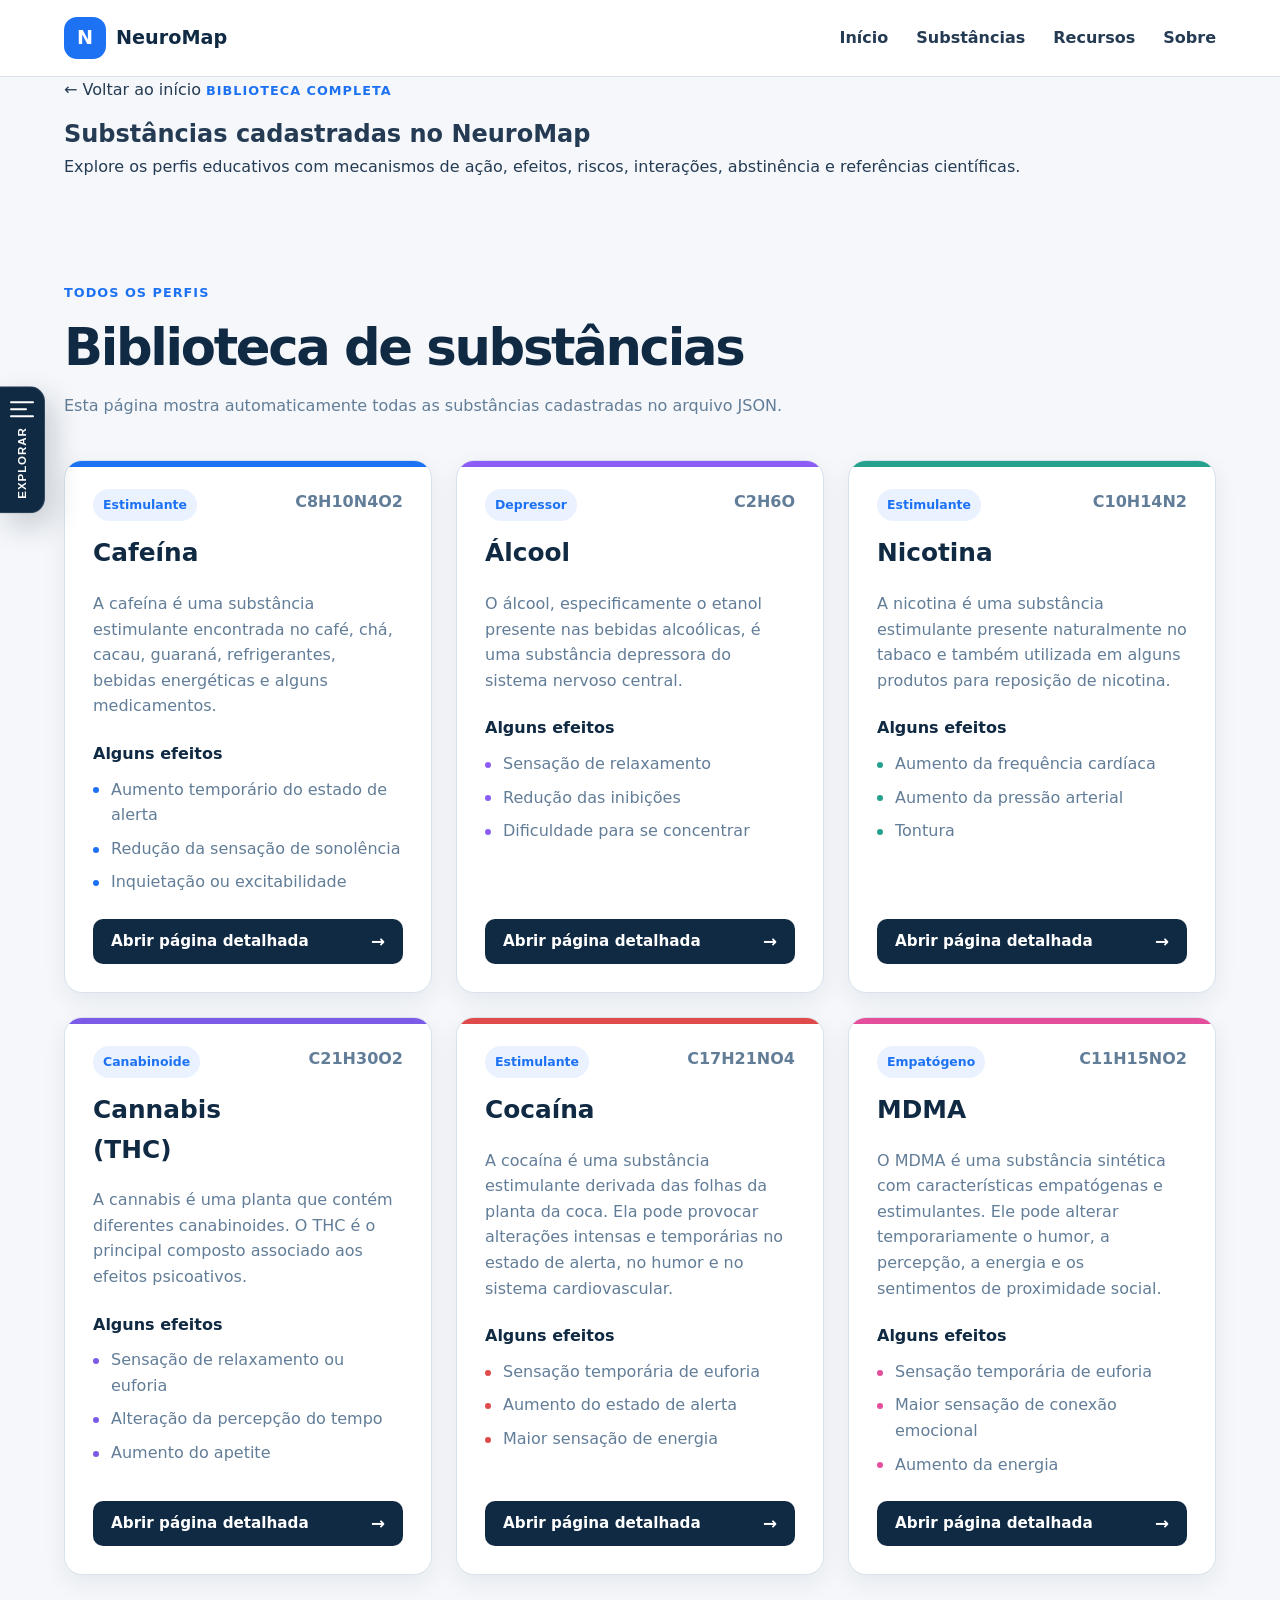
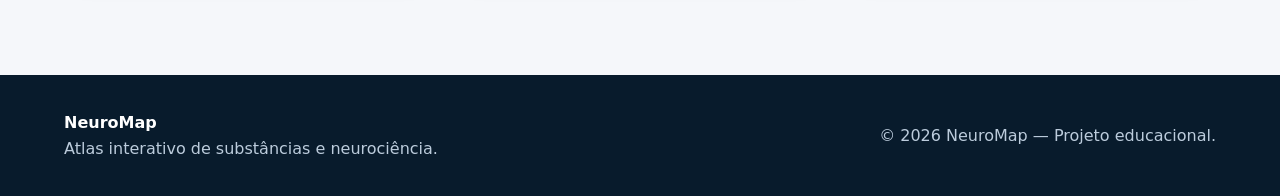
==== biblioteca.html @ d0b59bde "Add files via upload" ====
<!DOCTYPE html>
<html lang="pt-BR">
<head>
    <meta charset="UTF-8">

    <meta
        name="viewport"
        content="width=device-width, initial-scale=1.0"
    >

    <meta
        name="description"
        content="Biblioteca completa de substâncias do NeuroMap."
    >

    <title>Biblioteca de Substâncias | NeuroMap</title>

    <link rel="stylesheet" href="css/style.css">

    <script src="js/menu-lateral.js" defer></script>
    <script src="js/main.js" defer></script>
</head>

<body>
    <header class="cabecalho">
        <div class="container navegacao">
            <a
                class="logo"
                href="index.html"
                aria-label="Página inicial do NeuroMap"
            >
                <span class="logo-simbolo">N</span>
                <span>NeuroMap</span>
            </a>

            <nav aria-label="Navegação principal">
                <ul class="menu">
                    <li>
                        <a href="index.html">
                            Início
                        </a>
                    </li>

                    <li>
                        <a href="biblioteca.html">
                            Substâncias
                        </a>
                    </li>

                    <li>
                        <a href="index.html#recursos">
                            Recursos
                        </a>
                    </li>

                    <li>
                        <a href="index.html#sobre">
                            Sobre
                        </a>
                    </li>
                </ul>
            </nav>
        </div>
    </header>

    <main>
        <section class="biblioteca-hero">
            <div class="container">
                <a class="voltar-biblioteca" href="index.html">
                    ← Voltar ao início
                </a>

                <span class="etiqueta">
                    Biblioteca completa
                </span>

                <h1>
                    Substâncias cadastradas no NeuroMap
                </h1>

                <p>
                    Explore os perfis educativos com mecanismos de ação,
                    efeitos, riscos, interações, abstinência e referências
                    científicas.
                </p>
            </div>
        </section>

        <section class="secao">
            <div class="container">
                <div class="titulo-secao">
                    <span class="etiqueta">
                        Todos os perfis
                    </span>

                    <h2>
                        Biblioteca de substâncias
                    </h2>

                    <p>
                        Esta página mostra automaticamente todas as
                        substâncias cadastradas no arquivo JSON.
                    </p>
                </div>

                <div
                    class="grade-substancias"
                    id="lista-substancias"
                    data-limite="0"
                    aria-live="polite"
                >
                    <p class="mensagem-carregamento">
                        Carregando substâncias...
                    </p>
                </div>
            </div>
        </section>
    </main>

    <footer class="rodape">
        <div class="container rodape-conteudo">
            <div>
                <strong>NeuroMap</strong>

                <p>
                    Atlas interativo de substâncias e neurociência.
                </p>
            </div>

            <p id="ano-rodape"></p>
        </div>
    </footer>
</body>
</html>
---- css/style.css ----
:root {
    --azul-escuro: #102a43;
    --azul: #1d72f3;
    --azul-claro: #eaf2ff;
    --verde: #25a18e;
    --amarelo: #f4c95d;
    --branco: #ffffff;
    --fundo: #f5f7fa;
    --texto: #243b53;
    --texto-claro: #627d98;
    --borda: #d9e2ec;
    --sombra: 0 14px 35px rgba(16, 42, 67, 0.12);
    --raio: 18px;
    --largura: 1180px;
}

* {
    box-sizing: border-box;
    margin: 0;
    padding: 0;
}

html {
    scroll-behavior: smooth;
}

body {
    background: var(--fundo);
    color: var(--texto);
    font-family: Arial, Helvetica, sans-serif;
    line-height: 1.6;
}

a {
    color: inherit;
    text-decoration: none;
}

button,
a {
    -webkit-tap-highlight-color: transparent;
}

.container {
    width: min(90%, var(--largura));
    margin: 0 auto;
}

/* Cabeçalho */

.cabecalho {
    position: sticky;
    top: 0;
    z-index: 1000;
    background: rgba(255, 255, 255, 0.94);
    border-bottom: 1px solid var(--borda);
    backdrop-filter: blur(12px);
}

.navegacao {
    min-height: 76px;
    display: flex;
    align-items: center;
    justify-content: space-between;
    gap: 30px;
}

.logo {
    display: flex;
    align-items: center;
    gap: 10px;
    color: var(--azul-escuro);
    font-size: 1.2rem;
    font-weight: 800;
}

.logo-simbolo {
    width: 42px;
    height: 42px;
    display: grid;
    place-items: center;
    border-radius: 13px;
    background: var(--azul);
    color: var(--branco);
}

.menu {
    display: flex;
    align-items: center;
    gap: 28px;
    list-style: none;
}

.menu a {
    color: var(--texto);
    font-weight: 700;
}

.menu a:hover,
.menu a:focus {
    color: var(--azul);
}

/* Hero */

.hero {
    min-height: 650px;
    display: flex;
    align-items: center;
    overflow: hidden;
    background:
        radial-gradient(circle at 80% 20%, rgba(29, 114, 243, 0.18), transparent 34%),
        linear-gradient(135deg, #ffffff 0%, #edf4ff 100%);
}

.hero-conteudo {
    display: grid;
    grid-template-columns: 1.1fr 0.9fr;
    align-items: center;
    gap: 70px;
    padding: 80px 0;
}

.etiqueta {
    display: inline-block;
    margin-bottom: 14px;
    color: var(--azul);
    font-size: 0.8rem;
    font-weight: 800;
    letter-spacing: 0.08em;
    text-transform: uppercase;
}

.hero h1 {
    max-width: 720px;
    color: var(--azul-escuro);
    font-size: clamp(2.4rem, 5vw, 4.7rem);
    line-height: 1.05;
}

.hero-texto > p {
    max-width: 650px;
    margin-top: 24px;
    color: var(--texto-claro);
    font-size: 1.15rem;
}

.hero-botoes {
    display: flex;
    flex-wrap: wrap;
    gap: 14px;
    margin-top: 32px;
}

.botao {
    min-height: 50px;
    display: inline-flex;
    align-items: center;
    justify-content: center;
    padding: 0 24px;
    border: 2px solid transparent;
    border-radius: 12px;
    font-weight: 800;
    transition: 0.2s;
}

.botao-principal {
    background: var(--azul);
    color: var(--branco);
}

.botao-principal:hover {
    transform: translateY(-2px);
    box-shadow: 0 10px 25px rgba(29, 114, 243, 0.25);
}

.botao-secundario {
    border-color: var(--borda);
    background: var(--branco);
    color: var(--azul-escuro);
}

/* Ilustração criada somente com CSS */

.hero-visual {
    display: grid;
    place-items: center;
}

.cerebro {
    position: relative;
    width: min(420px, 80vw);
    aspect-ratio: 1;
    border: 2px solid rgba(29, 114, 243, 0.25);
    border-radius: 46% 54% 52% 48%;
    background:
        radial-gradient(circle at 35% 35%, #ffffff, transparent 22%),
        linear-gradient(135deg, #d9e9ff, #f5f9ff);
    box-shadow: var(--sombra);
}

.neuronio,
.pulso {
    position: absolute;
    border-radius: 50%;
}

.neuronio {
    width: 20px;
    height: 20px;
    background: var(--azul);
    box-shadow:
        0 0 0 8px rgba(29, 114, 243, 0.12),
        0 0 30px rgba(29, 114, 243, 0.45);
}

.neuronio-1 {
    top: 23%;
    left: 25%;
}

.neuronio-2 {
    top: 35%;
    right: 22%;
}

.neuronio-3 {
    bottom: 25%;
    left: 35%;
}

.neuronio-4 {
    bottom: 20%;
    right: 27%;
}

.pulso {
    width: 11px;
    height: 11px;
    background: var(--amarelo);
    animation: pulsar 1.8s infinite alternate;
}

.pulso-1 {
    top: 48%;
    left: 48%;
}

.pulso-2 {
    top: 63%;
    left: 60%;
    animation-delay: 0.7s;
}

@keyframes pulsar {
    from {
        transform: scale(0.7);
        opacity: 0.4;
    }

    to {
        transform: scale(1.7);
        opacity: 1;
        box-shadow: 0 0 25px var(--amarelo);
    }
}

/* Números */

.numeros {
    position: relative;
    margin-top: -34px;
}

.grade-numeros {
    display: grid;
    grid-template-columns: repeat(4, 1fr);
    overflow: hidden;
    border: 1px solid var(--borda);
    border-radius: var(--raio);
    background: var(--branco);
    box-shadow: var(--sombra);
}

.grade-numeros article {
    padding: 28px;
    text-align: center;
}

.grade-numeros article + article {
    border-left: 1px solid var(--borda);
}

.grade-numeros strong {
    display: block;
    color: var(--azul);
    font-size: 2rem;
}

.grade-numeros span {
    color: var(--texto-claro);
}

/* Seções */

.secao {
    padding: 100px 0;
}

.titulo-secao {
    max-width: 730px;
    margin-bottom: 42px;
}

.titulo-secao h2,
.sobre h2 {
    color: var(--azul-escuro);
    font-size: clamp(2rem, 4vw, 3.2rem);
    line-height: 1.15;
}

.titulo-secao p {
    margin-top: 16px;
    color: var(--texto-claro);
}

/* Cards de substâncias */

.grade-substancias {
    display: grid;
    grid-template-columns: repeat(3, 1fr);
    gap: 24px;
}

.card-substancia {
    position: relative;
    overflow: hidden;
    padding: 28px;
    border: 1px solid var(--borda);
    border-radius: var(--raio);
    background: var(--branco);
    box-shadow: 0 8px 25px rgba(16, 42, 67, 0.07);
    transition: 0.25s;
}

.card-substancia::before {
    content: "";
    position: absolute;
    inset: 0 0 auto;
    height: 6px;
    background: var(--cor-card, var(--azul));
}

.card-substancia:hover {
    transform: translateY(-6px);
    box-shadow: var(--sombra);
}

.card-topo {
    display: flex;
    align-items: flex-start;
    justify-content: space-between;
    gap: 18px;
}

.card-substancia h3 {
    margin-top: 12px;
    color: var(--azul-escuro);
    font-size: 1.55rem;
}

.categoria {
    display: inline-block;
    padding: 6px 10px;
    border-radius: 999px;
    background: var(--azul-claro);
    color: var(--azul);
    font-size: 0.78rem;
    font-weight: 800;
}

.formula {
    color: var(--texto-claro);
    font-weight: 700;
}

.card-resumo {
    margin-top: 18px;
    color: var(--texto-claro);
}

.card-substancia h4 {
    margin-top: 22px;
    color: var(--azul-escuro);
}

.lista-efeitos {
    margin: 10px 0 24px 20px;
    color: var(--texto-claro);
}

.botao-card {
    width: 100%;
    min-height: 45px;

    display: flex;
    align-items: center;
    justify-content: center;

    border: 0;
    border-radius: 10px;
    background: var(--azul-escuro);
    color: var(--branco);
    cursor: pointer;
    font-size: 0.95rem;
    font-weight: 800;
    text-decoration: none;
}

.botao-card:hover {
    background: var(--azul);
}

.mensagem-carregamento,
.mensagem-erro {
    grid-column: 1 / -1;
    padding: 30px;
    border-radius: var(--raio);
    background: var(--branco);
    text-align: center;
}

.mensagem-erro {
    color: #a61b1b;
}

/* Recursos */

.secao-recursos {
    background: var(--azul-escuro);
}

.secao-recursos .titulo-secao h2 {
    color: var(--branco);
}

.secao-recursos .titulo-secao p {
    color: #bcccdc;
}

.grade-recursos {
    display: grid;
    grid-template-columns: repeat(3, 1fr);
    gap: 24px;
}

.recurso {
    display: flex;
    align-items: flex-start;
    gap: 18px;
    padding: 26px;
    border: 1px solid rgba(255, 255, 255, 0.13);
    border-radius: var(--raio);
    background: rgba(255, 255, 255, 0.07);
    color: var(--branco);
}

.recurso-icone {
    font-size: 2rem;
}

.recurso h3 {
    margin: 8px 0 10px;
    font-size: 1.3rem;
}

.recurso p {
    color: #bcccdc;
}

.status {
    color: var(--amarelo);
    font-size: 0.75rem;
    font-weight: 800;
    text-transform: uppercase;
}

/* Sobre */

.sobre {
    background: var(--branco);
}

.sobre-conteudo {
    display: grid;
    grid-template-columns: 1fr 1fr;
    gap: 70px;
    align-items: start;
}

.sobre p {
    color: var(--texto-claro);
}

.aviso {
    margin-top: 20px;
    padding: 18px;
    border-left: 5px solid var(--amarelo);
    background: #fff9e8;
}

/* Rodapé */

.rodape {
    padding: 35px 0;
    background: #081b2c;
    color: #bcccdc;
}

.rodape-conteudo {
    display: flex;
    align-items: center;
    justify-content: space-between;
    gap: 25px;
}

.rodape strong {
    color: var(--branco);
}

/* Responsividade */

@media (max-width: 900px) {
    .hero-conteudo,
    .sobre-conteudo {
        grid-template-columns: 1fr;
    }

    .hero-texto {
        text-align: center;
    }

    .hero-texto > p {
        margin-inline: auto;
    }

    .hero-botoes {
        justify-content: center;
    }

    .hero-visual {
        order: -1;
    }

    .grade-substancias,
    .grade-recursos {
        grid-template-columns: 1fr;
    }

    .grade-numeros {
        grid-template-columns: repeat(2, 1fr);
    }

    .grade-numeros article + article {
        border-left: 0;
    }
}

@media (max-width: 650px) {
    .navegacao {
        padding: 15px 0;
        flex-direction: column;
    }

    .menu {
        flex-wrap: wrap;
        justify-content: center;
        gap: 14px 20px;
    }

    .hero {
        min-height: auto;
    }

    .hero-conteudo {
        padding: 55px 0 85px;
    }

    .hero h1 {
        font-size: 2.5rem;
    }

    .grade-numeros {
        grid-template-columns: 1fr;
    }

    .grade-numeros article {
        border-bottom: 1px solid var(--borda);
    }

    .secao {
        padding: 75px 0;
    }

    .rodape-conteudo {
        flex-direction: column;
        text-align: center;
    }
}


/* Ajustes profissionais gerais */

body {
    font-family:
        "Segoe UI",
        Inter,
        system-ui,
        -apple-system,
        BlinkMacSystemFont,
        Arial,
        sans-serif;
    text-rendering: optimizeLegibility;
}

.hero h1,
.titulo-secao h2,
.sobre h2 {
    letter-spacing: -0.045em;
}

.card-substancia {
    min-height: 100%;
    display: flex;
    flex-direction: column;
}

.botao-card {
    margin-top: auto;
    justify-content: space-between;
    padding-inline: 18px;
}

.botao-card::after {
    content: "→";
    font-size: 1.05rem;
}

.lista-efeitos {
    list-style: none;
    margin-left: 0;
}

.lista-efeitos li {
    position: relative;
    padding-left: 18px;
}

.lista-efeitos li + li {
    margin-top: 8px;
}

.lista-efeitos li::before {
    content: "";
    position: absolute;
    top: 0.68em;
    left: 0;
    width: 6px;
    height: 6px;
    border-radius: 50%;
    background: var(--cor-card, var(--azul));
}

@media (prefers-reduced-motion: reduce) {
    *,
    *::before,
    *::after {
        scroll-behavior: auto !important;
        animation-duration: 0.01ms !important;
        animation-iteration-count: 1 !important;
        transition-duration: 0.01ms !important;
    }
}


/* =========================================================
   CENTRAL DE NAVEGAÇÃO LATERAL
   ========================================================= */

.sr-only {
    position: absolute;
    width: 1px;
    height: 1px;
    overflow: hidden;
    clip: rect(0, 0, 0, 0);
    white-space: nowrap;
    clip-path: inset(50%);
}

.menu-global-aberto {
    overflow: hidden;
}

.aba-menu-lateral {
    position: fixed;
    top: 50%;
    left: 0;
    z-index: 1300;
    min-height: 116px;
    display: flex;
    flex-direction: column;
    align-items: center;
    justify-content: center;
    gap: 10px;
    padding: 14px 10px;
    border: 1px solid rgba(255, 255, 255, 0.14);
    border-left: 0;
    border-radius: 0 15px 15px 0;
    background: var(--azul-escuro);
    color: var(--branco);
    box-shadow: 8px 12px 30px rgba(11, 31, 51, 0.2);
    cursor: pointer;
    transform: translateY(-50%);
    transition:
        background 0.2s ease,
        padding 0.2s ease,
        transform 0.2s ease;
}

.aba-menu-lateral:hover,
.aba-menu-lateral:focus-visible {
    padding-right: 14px;
    background: var(--azul);
}

.aba-menu-icone {
    width: 24px;
    display: grid;
    gap: 5px;
}

.aba-menu-icone i {
    display: block;
    height: 2px;
    border-radius: 999px;
    background: currentColor;
}

.aba-menu-icone i:nth-child(2) {
    width: 17px;
}

.aba-menu-texto {
    writing-mode: vertical-rl;
    transform: rotate(180deg);
    font-size: 0.72rem;
    font-weight: 850;
    letter-spacing: 0.08em;
    text-transform: uppercase;
}

.menu-lateral-overlay {
    position: fixed;
    inset: 0;
    z-index: 1390;
    background: rgba(5, 18, 31, 0.58);
    opacity: 0;
    backdrop-filter: blur(3px);
    transition: opacity 0.22s ease;
}

.menu-lateral-overlay.overlay-visivel {
    opacity: 1;
}

.menu-lateral {
    position: fixed;
    top: 0;
    bottom: 0;
    left: 0;
    z-index: 1400;
    width: min(430px, 92vw);
    display: flex;
    flex-direction: column;
    border-right: 1px solid rgba(255, 255, 255, 0.08);
    background:
        radial-gradient(circle at 10% 0%, rgba(37, 99, 235, 0.2), transparent 28%),
        linear-gradient(160deg, #0a1d30, #0d2740 64%, #0a2035);
    color: var(--branco);
    box-shadow: 24px 0 70px rgba(3, 13, 23, 0.33);
    transform: translateX(-103%);
    visibility: hidden;
    transition:
        transform 0.28s ease,
        visibility 0.28s ease;
}

.menu-lateral.menu-lateral-aberto {
    transform: translateX(0);
    visibility: visible;
}

.menu-lateral-cabecalho {
    min-height: 86px;
    display: flex;
    align-items: center;
    justify-content: space-between;
    gap: 20px;
    padding: 18px 22px;
    border-bottom: 1px solid rgba(255, 255, 255, 0.1);
}

.menu-lateral-logo {
    display: flex;
    align-items: center;
    gap: 12px;
}

.menu-lateral-logo > span:last-child {
    display: flex;
    flex-direction: column;
}

.menu-lateral-logo strong {
    color: var(--branco);
    font-size: 1rem;
}

.menu-lateral-logo small {
    color: #9fb4ca;
    font-size: 0.72rem;
}

.fechar-menu-lateral {
    width: 40px;
    height: 40px;
    display: grid;
    place-items: center;
    border: 1px solid rgba(255, 255, 255, 0.13);
    border-radius: 12px;
    background: rgba(255, 255, 255, 0.07);
    color: var(--branco);
    cursor: pointer;
    font-size: 1.7rem;
    line-height: 1;
    transition:
        background 0.18s ease,
        transform 0.18s ease;
}

.fechar-menu-lateral:hover {
    background: rgba(255, 255, 255, 0.13);
    transform: rotate(4deg);
}

.menu-lateral-conteudo {
    flex: 1;
    overflow-y: auto;
    padding: 8px 22px 30px;
    scrollbar-width: thin;
    scrollbar-color: rgba(255, 255, 255, 0.25) transparent;
}

.grupo-menu-lateral {
    padding: 25px 0;
    border-bottom: 1px solid rgba(255, 255, 255, 0.09);
}

.grupo-menu-lateral:last-child {
    border-bottom: 0;
}

.grupo-menu-linha {
    display: flex;
    align-items: center;
    justify-content: space-between;
    gap: 15px;
}

.grupo-menu-titulo {
    display: block;
    color: #8fa7bf;
    font-size: 0.68rem;
    font-weight: 900;
    letter-spacing: 0.12em;
    text-transform: uppercase;
}

.contador-menu {
    min-width: 27px;
    min-height: 27px;
    display: grid;
    place-items: center;
    border: 1px solid rgba(255, 255, 255, 0.12);
    border-radius: 9px;
    background: rgba(255, 255, 255, 0.07);
    color: #d5e2ef;
    font-size: 0.7rem;
    font-weight: 850;
}

.links-menu-lateral {
    display: grid;
    gap: 7px;
    margin-top: 13px;
}

.links-menu-lateral > a {
    display: grid;
    grid-template-columns: 27px minmax(0, 1fr);
    align-items: center;
    gap: 11px;
    padding: 11px;
    border: 1px solid transparent;
    border-radius: 12px;
    transition:
        background 0.18s ease,
        border-color 0.18s ease,
        transform 0.18s ease;
}

.links-menu-lateral > a:hover {
    border-color: rgba(255, 255, 255, 0.1);
    background: rgba(255, 255, 255, 0.07);
    transform: translateX(3px);
}

.link-menu-numero {
    color: #75a9ff;
    font-size: 0.66rem;
    font-weight: 900;
}

.links-menu-lateral strong {
    display: block;
    color: #f7fbff;
    font-size: 0.88rem;
}

.links-menu-lateral small {
    display: block;
    margin-top: 2px;
    color: #93a9bf;
    font-size: 0.72rem;
}

.busca-menu-lateral {
    min-height: 45px;
    display: flex;
    align-items: center;
    gap: 10px;
    margin: 14px 0 11px;
    padding: 0 14px;
    border: 1px solid rgba(255, 255, 255, 0.12);
    border-radius: 12px;
    background: rgba(255, 255, 255, 0.07);
    color: #9eb3c8;
}

.busca-menu-lateral:focus-within {
    border-color: rgba(117, 169, 255, 0.65);
    background: rgba(255, 255, 255, 0.1);
}

.busca-menu-lateral input {
    min-width: 0;
    flex: 1;
    border: 0;
    outline: 0;
    background: transparent;
    color: var(--branco);
    font: inherit;
    font-size: 0.83rem;
}

.busca-menu-lateral input::placeholder {
    color: #8ba1b7;
}

.lista-menu-substancias {
    display: grid;
    gap: 7px;
}

.item-menu-substancia {
    --cor-item-menu: #2563eb;
    display: grid;
    grid-template-columns: 9px minmax(0, 1fr) auto;
    align-items: center;
    gap: 12px;
    padding: 11px 12px;
    border: 1px solid transparent;
    border-radius: 12px;
    background: rgba(255, 255, 255, 0.035);
    transition:
        background 0.18s ease,
        border-color 0.18s ease,
        transform 0.18s ease;
}

.item-menu-substancia:hover {
    border-color: rgba(255, 255, 255, 0.1);
    background: rgba(255, 255, 255, 0.075);
    transform: translateX(3px);
}

.item-menu-substancia.substancia-menu-atual {
    border-color: color-mix(in srgb, var(--cor-item-menu) 55%, transparent);
    background: color-mix(in srgb, var(--cor-item-menu) 18%, transparent);
}

.marcador-menu-substancia {
    width: 8px;
    height: 28px;
    border-radius: 999px;
    background: var(--cor-item-menu);
    box-shadow: 0 0 16px color-mix(in srgb, var(--cor-item-menu) 55%, transparent);
}

.dados-menu-substancia {
    min-width: 0;
}

.dados-menu-substancia strong,
.dados-menu-substancia small {
    display: block;
    overflow: hidden;
    text-overflow: ellipsis;
    white-space: nowrap;
}

.dados-menu-substancia strong {
    color: #f6fbff;
    font-size: 0.85rem;
}

.dados-menu-substancia small {
    margin-top: 2px;
    color: #91a8bf;
    font-size: 0.69rem;
}

.seta-menu-substancia {
    color: #85a1bd;
    font-size: 0.9rem;
}

.menu-carregando,
.menu-erro,
.menu-sem-resultados {
    padding: 16px 10px;
    color: #9fb4c9;
    font-size: 0.78rem;
    text-align: center;
}

.menu-erro {
    color: #ffb9b9;
}

.atalhos-menu-lateral {
    display: grid;
    gap: 8px;
    margin-top: 13px;
}

.atalhos-menu-lateral a {
    display: flex;
    align-items: center;
    justify-content: space-between;
    gap: 15px;
    padding: 11px 12px;
    border-radius: 10px;
    background: rgba(255, 255, 255, 0.04);
    color: #dbe8f5;
    font-size: 0.8rem;
}

.atalhos-menu-lateral a:hover {
    background: rgba(255, 255, 255, 0.08);
}

.atalhos-menu-lateral small {
    color: var(--amarelo);
    font-size: 0.62rem;
    font-weight: 850;
    letter-spacing: 0.04em;
    text-transform: uppercase;
}

.menu-lateral-rodape {
    padding: 18px 22px 20px;
    border-top: 1px solid rgba(255, 255, 255, 0.1);
    background: rgba(3, 15, 26, 0.22);
}

.menu-lateral-rodape strong {
    color: #e9f3fc;
    font-size: 0.77rem;
}

.menu-lateral-rodape p {
    margin-top: 3px;
    color: #8fa7bf;
    font-size: 0.7rem;
}

@media (max-width: 680px) {
    .aba-menu-lateral {
        top: auto;
        right: 18px;
        bottom: 18px;
        left: auto;
        min-height: 54px;
        flex-direction: row;
        padding: 0 18px;
        border: 0;
        border-radius: 999px;
        transform: none;
    }

    .aba-menu-lateral:hover,
    .aba-menu-lateral:focus-visible {
        padding-right: 18px;
    }

    .aba-menu-texto {
        writing-mode: initial;
        transform: none;
    }

    .menu-lateral {
        width: min(390px, 94vw);
    }
}

@media (prefers-reduced-motion: reduce) {
    .menu-lateral,
    .menu-lateral-overlay,
    .aba-menu-lateral,
    .item-menu-substancia,
    .links-menu-lateral > a {
        transition: none;
    }
    /* Página da biblioteca */

.biblioteca-hero {
    padding: 85px 0;

    background:
        radial-gradient(
            circle at 85% 20%,
            rgba(29, 114, 243, 0.15),
            transparent 32%
        ),
        linear-gradient(
            135deg,
            #ffffff,
            var(--azul-claro)
        );

    border-bottom: 1px solid var(--borda);
}

.biblioteca-hero h1 {
    max-width: 850px;

    color: var(--azul-escuro);

    font-size:
        clamp(2.7rem, 6vw, 4.8rem);

    line-height: 1.05;
}

.biblioteca-hero p {
    max-width: 720px;

    margin-top: 22px;

    color: var(--texto-claro);
    font-size: 1.1rem;
}

.voltar-biblioteca {
    display: inline-block;

    margin-bottom: 28px;

    color: var(--azul);
    font-weight: 800;
}

.voltar-biblioteca:hover {
    text-decoration: underline;
}

.acao-biblioteca {
    display: flex;
    justify-content: center;

    margin-top: 42px;
}

@media (max-width: 650px) {
    .biblioteca-hero {
        padding: 60px 0;
    }

    .biblioteca-hero h1 {
        font-size: 2.7rem;
    }
}
}
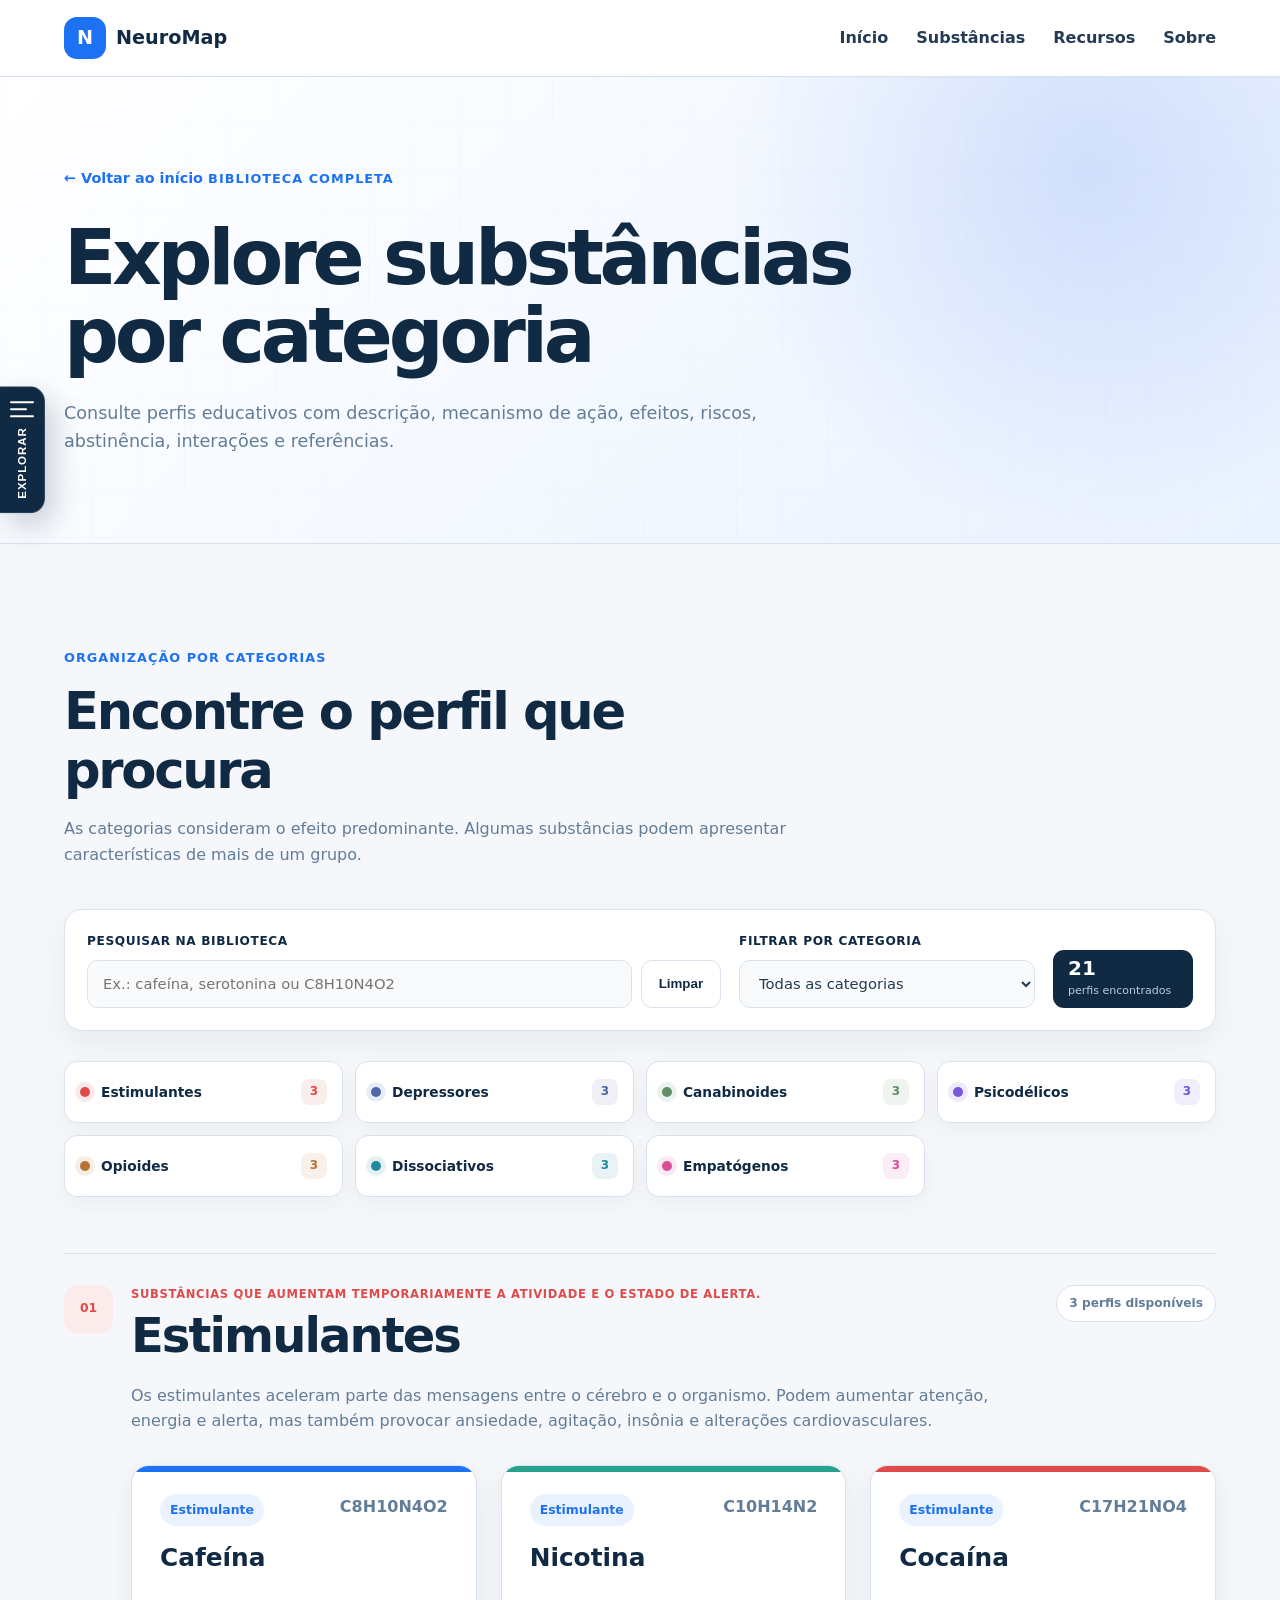
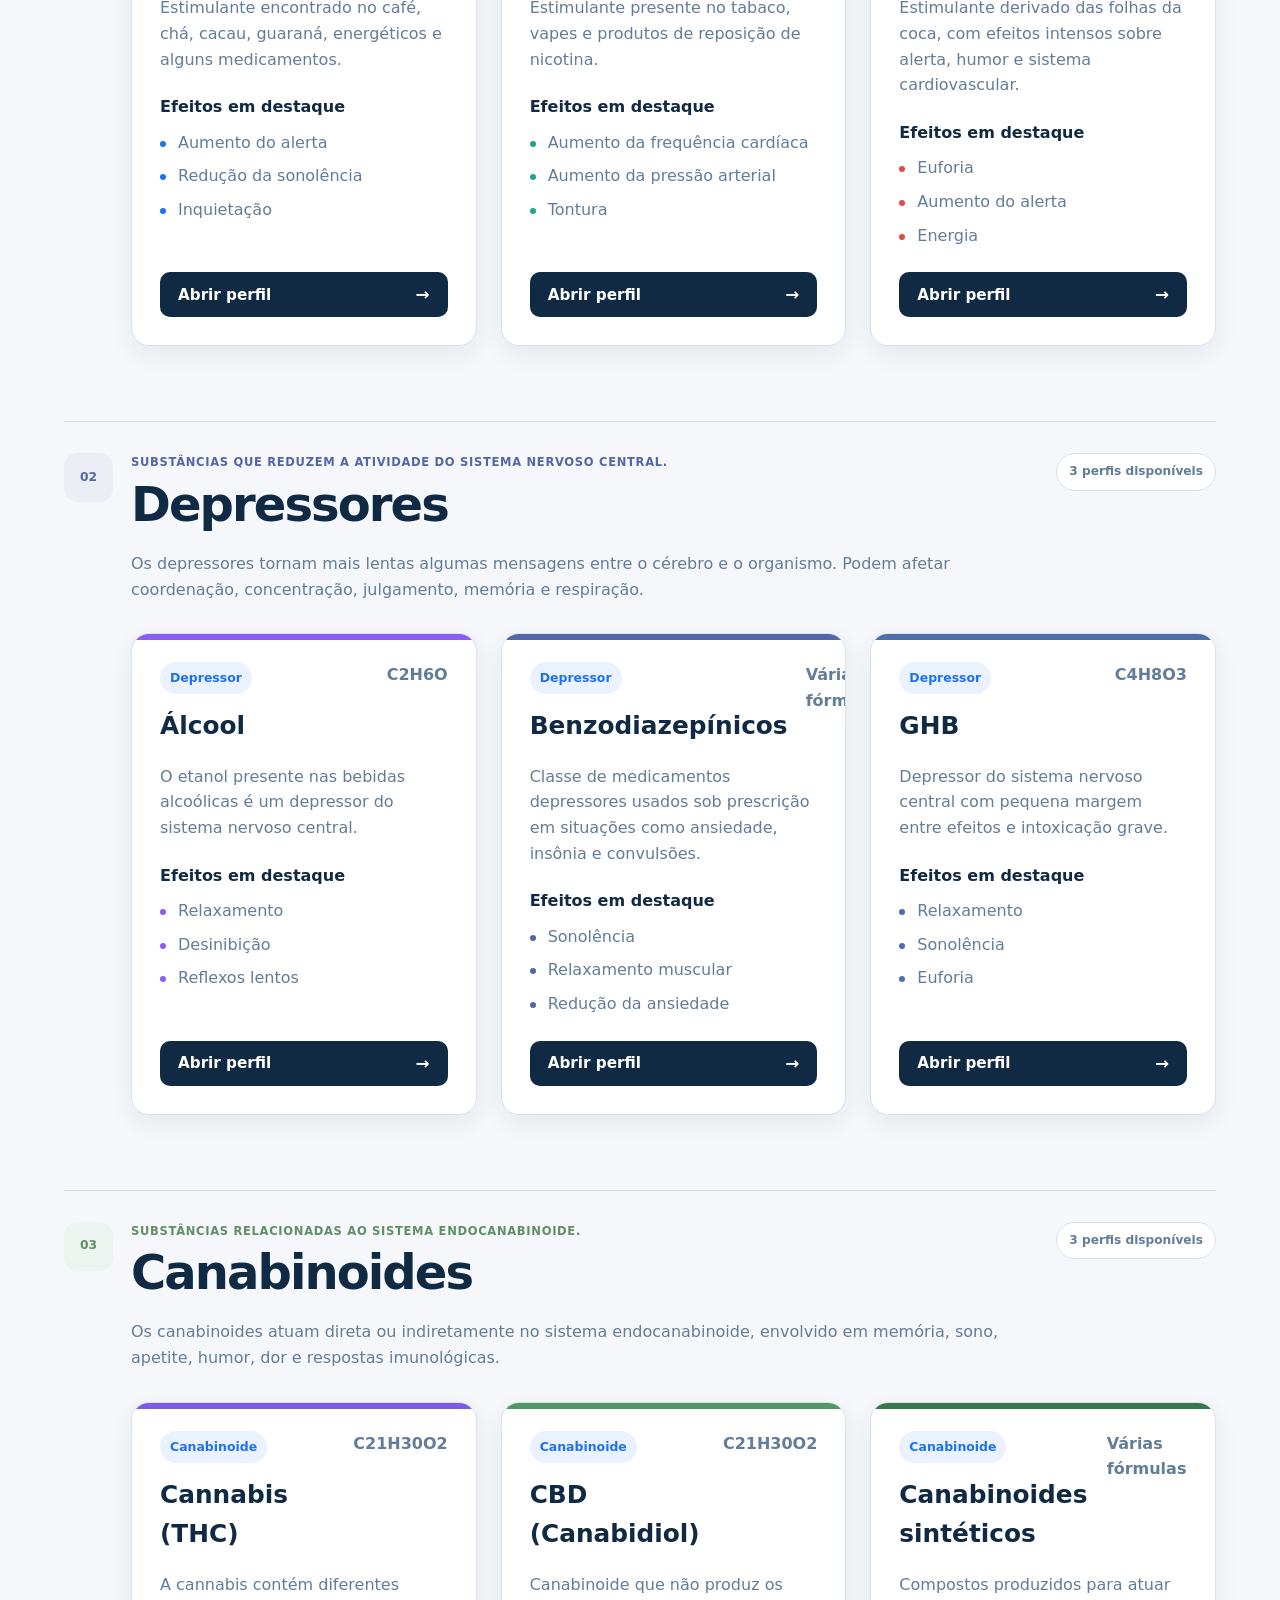
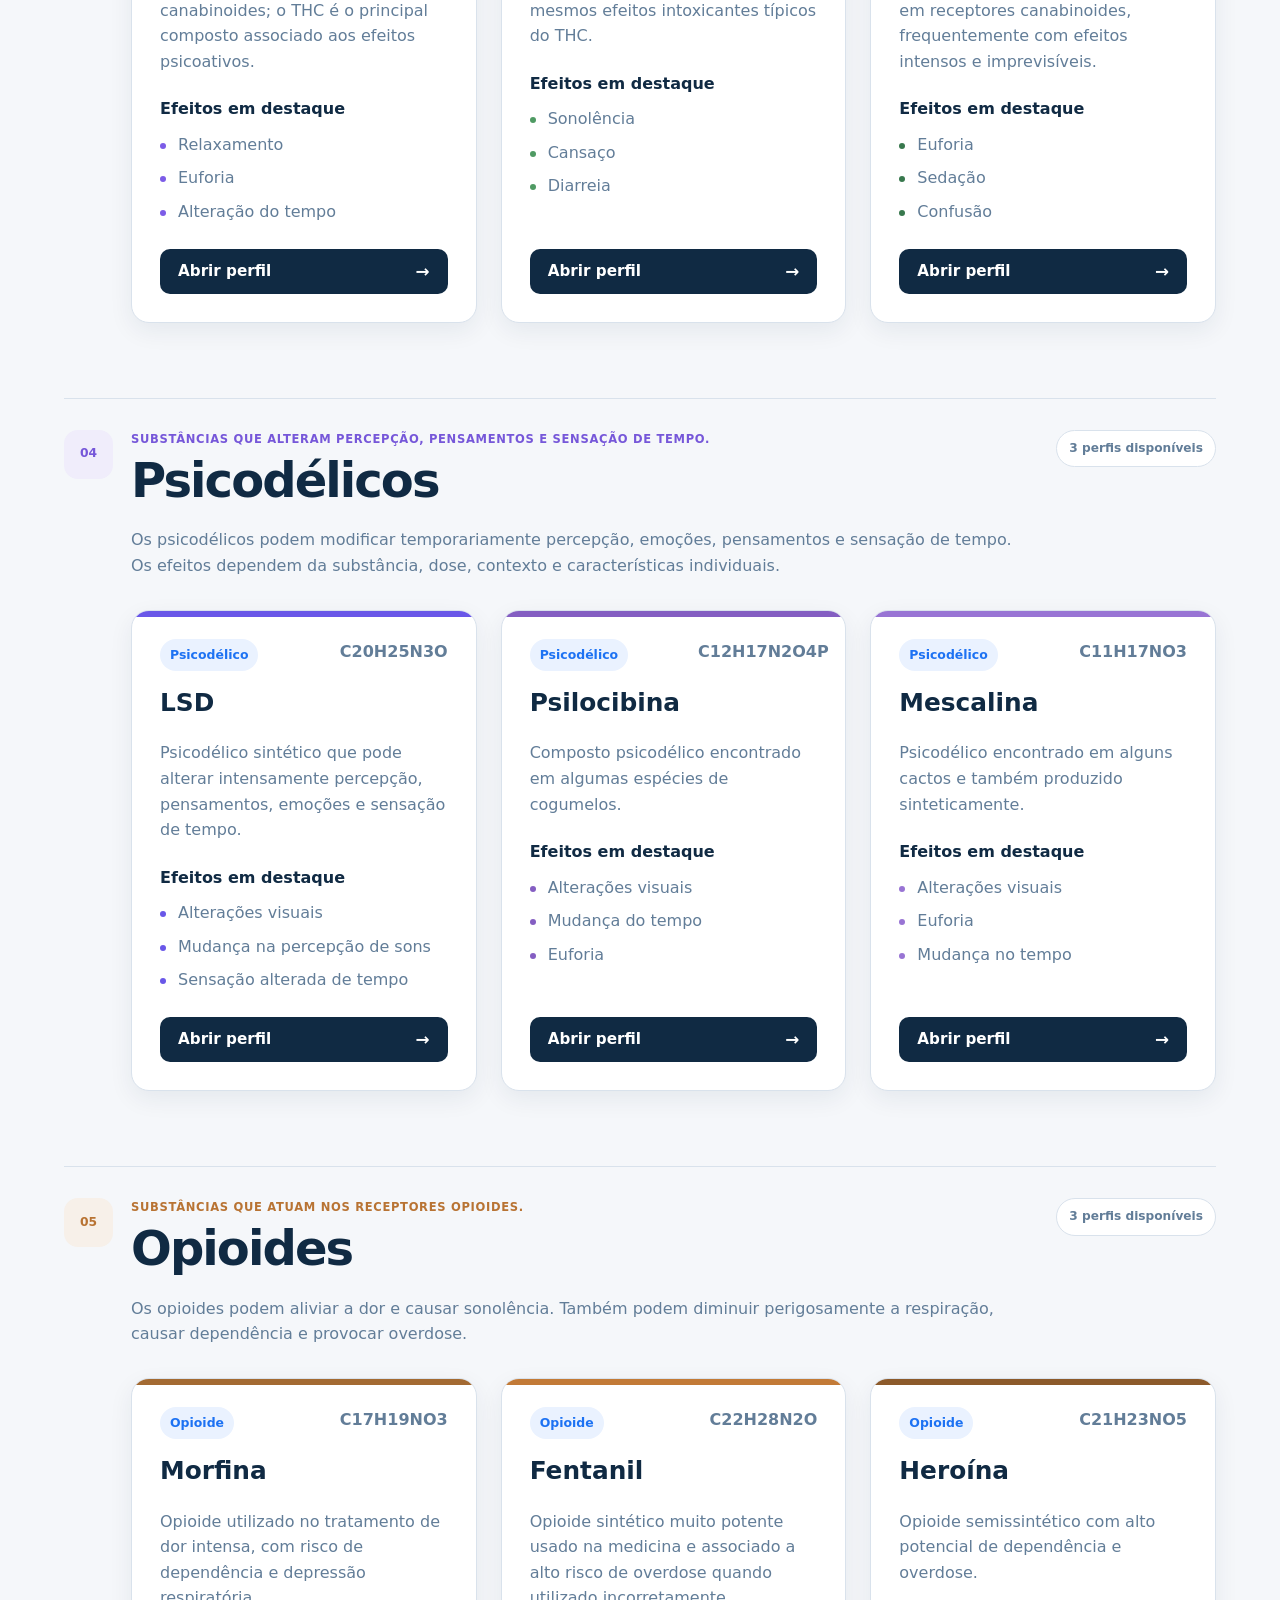
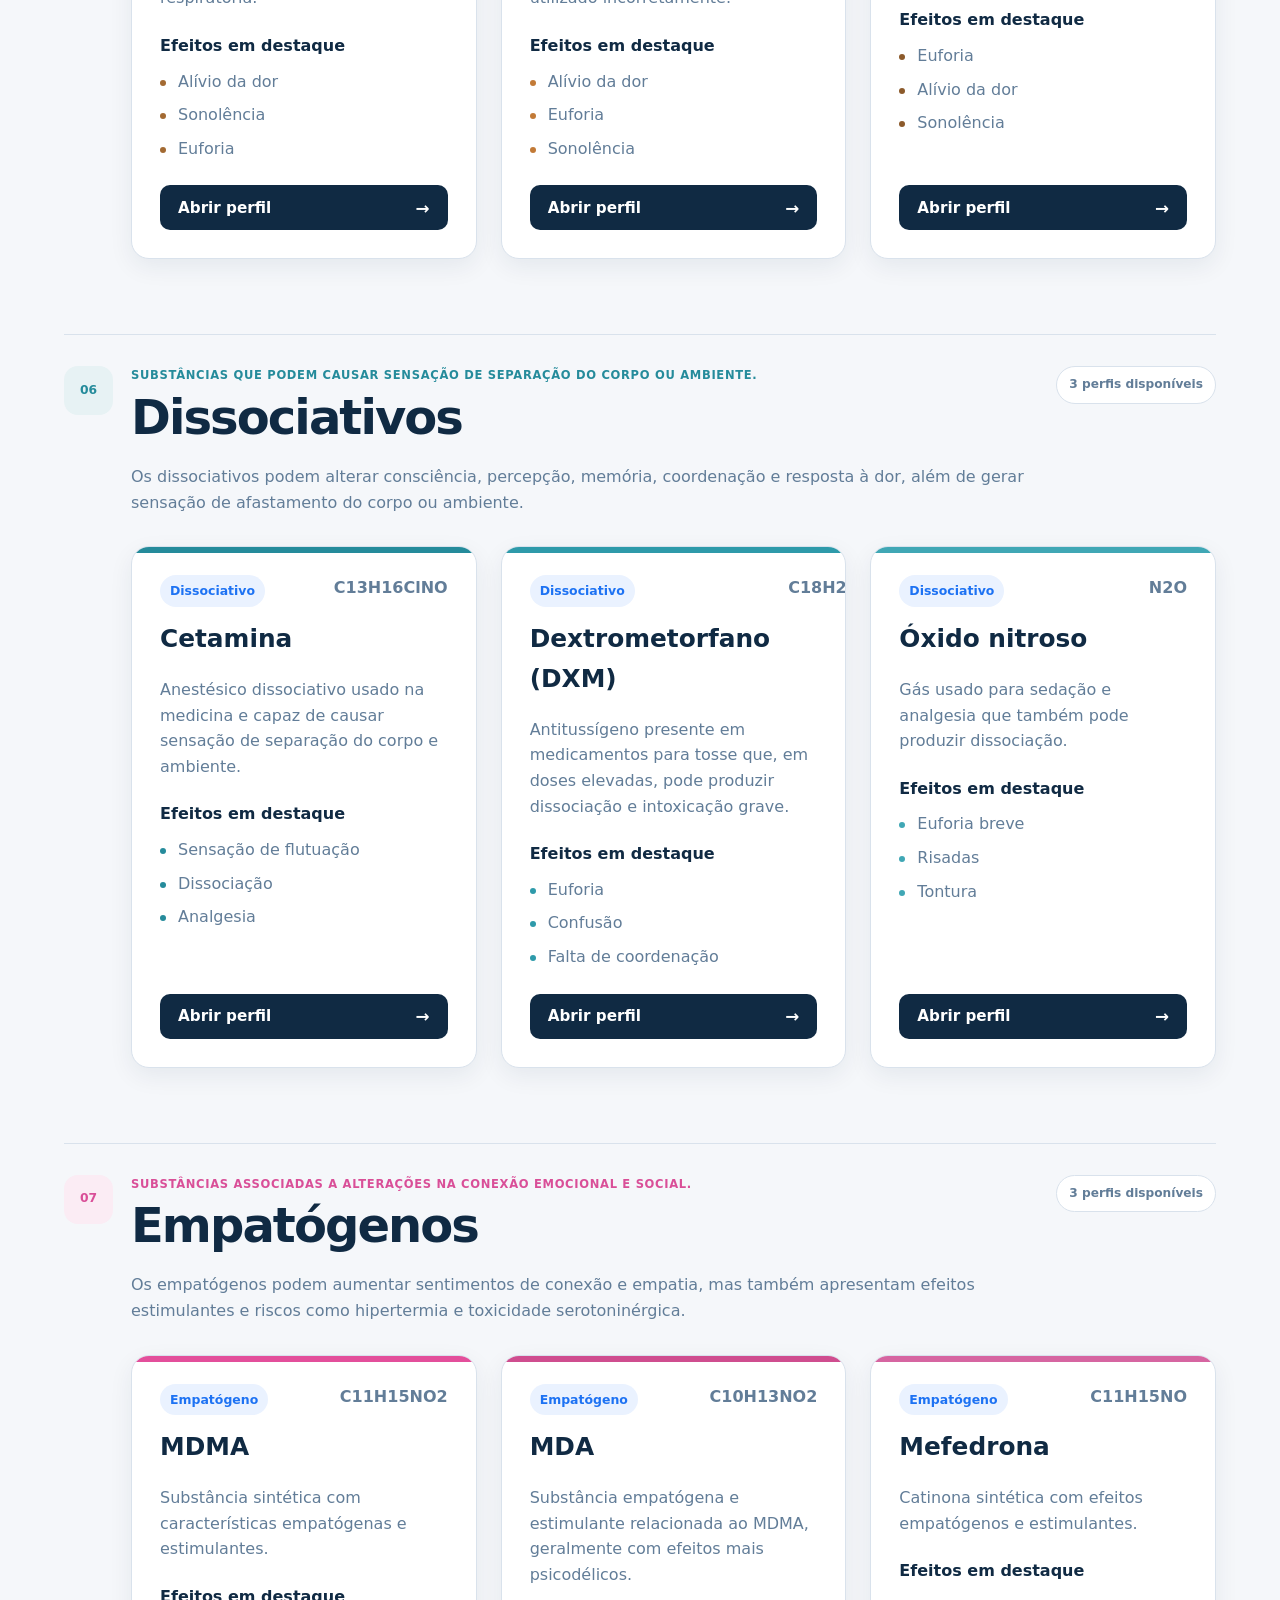
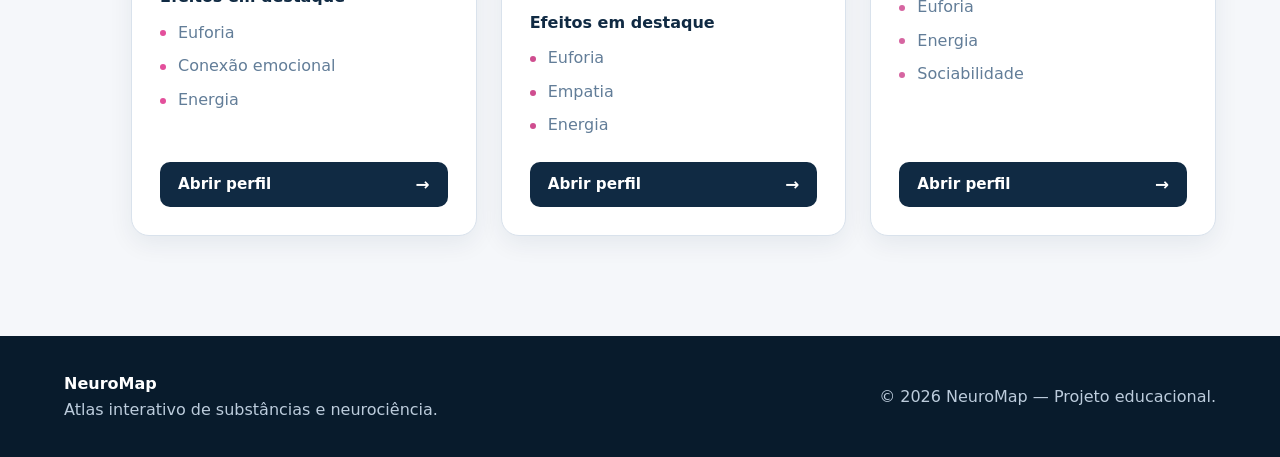
==== commit 29f35e8f: "Add files via upload" ====
--- a/biblioteca.html
+++ b/biblioteca.html
@@ -1,134 +1,141 @@
-<!DOCTYPE html>
-<html lang="pt-BR">
-<head>
-    <meta charset="UTF-8">
-
-    <meta
-        name="viewport"
-        content="width=device-width, initial-scale=1.0"
-    >
-
-    <meta
-        name="description"
-        content="Biblioteca completa de substâncias do NeuroMap."
-    >
-
-    <title>Biblioteca de Substâncias | NeuroMap</title>
-
-    <link rel="stylesheet" href="css/style.css">
-
-    <script src="js/menu-lateral.js" defer></script>
-    <script src="js/main.js" defer></script>
-</head>
-
-<body>
-    <header class="cabecalho">
-        <div class="container navegacao">
-            <a
-                class="logo"
-                href="index.html"
-                aria-label="Página inicial do NeuroMap"
-            >
-                <span class="logo-simbolo">N</span>
-                <span>NeuroMap</span>
-            </a>
-
-            <nav aria-label="Navegação principal">
-                <ul class="menu">
-                    <li>
-                        <a href="index.html">
-                            Início
-                        </a>
-                    </li>
-
-                    <li>
-                        <a href="biblioteca.html">
-                            Substâncias
-                        </a>
-                    </li>
-
-                    <li>
-                        <a href="index.html#recursos">
-                            Recursos
-                        </a>
-                    </li>
-
-                    <li>
-                        <a href="index.html#sobre">
-                            Sobre
-                        </a>
-                    </li>
-                </ul>
-            </nav>
-        </div>
-    </header>
-
-    <main>
-        <section class="biblioteca-hero">
-            <div class="container">
-                <a class="voltar-biblioteca" href="index.html">
-                    ← Voltar ao início
-                </a>
-
-                <span class="etiqueta">
-                    Biblioteca completa
-                </span>
-
-                <h1>
-                    Substâncias cadastradas no NeuroMap
-                </h1>
-
-                <p>
-                    Explore os perfis educativos com mecanismos de ação,
-                    efeitos, riscos, interações, abstinência e referências
-                    científicas.
-                </p>
-            </div>
-        </section>
-
-        <section class="secao">
-            <div class="container">
-                <div class="titulo-secao">
-                    <span class="etiqueta">
-                        Todos os perfis
-                    </span>
-
-                    <h2>
-                        Biblioteca de substâncias
-                    </h2>
-
-                    <p>
-                        Esta página mostra automaticamente todas as
-                        substâncias cadastradas no arquivo JSON.
-                    </p>
-                </div>
-
-                <div
-                    class="grade-substancias"
-                    id="lista-substancias"
-                    data-limite="0"
-                    aria-live="polite"
-                >
-                    <p class="mensagem-carregamento">
-                        Carregando substâncias...
-                    </p>
-                </div>
-            </div>
-        </section>
-    </main>
-
-    <footer class="rodape">
-        <div class="container rodape-conteudo">
-            <div>
-                <strong>NeuroMap</strong>
-
-                <p>
-                    Atlas interativo de substâncias e neurociência.
-                </p>
-            </div>
-
-            <p id="ano-rodape"></p>
-        </div>
-    </footer>
-</body>
-</html>+<!DOCTYPE html>
+<html lang="pt-BR">
+<head>
+    <meta charset="UTF-8">
+    <meta name="viewport" content="width=device-width, initial-scale=1.0">
+    <meta
+        name="description"
+        content="Biblioteca completa do NeuroMap, organizada por sete categorias de substâncias."
+    >
+
+    <title>Biblioteca de Substâncias | NeuroMap</title>
+
+    <link rel="stylesheet" href="css/style.css">
+
+    <script src="js/menu-lateral.js" defer></script>
+    <script src="js/biblioteca.js" defer></script>
+</head>
+
+<body>
+    <header class="cabecalho">
+        <div class="container navegacao">
+            <a class="logo" href="index.html" aria-label="Página inicial do NeuroMap">
+                <span class="logo-simbolo">N</span>
+                <span>NeuroMap</span>
+            </a>
+
+            <nav aria-label="Navegação principal">
+                <ul class="menu">
+                    <li><a href="index.html">Início</a></li>
+                    <li><a href="biblioteca.html" aria-current="page">Substâncias</a></li>
+                    <li><a href="index.html#recursos">Recursos</a></li>
+                    <li><a href="index.html#sobre">Sobre</a></li>
+                </ul>
+            </nav>
+        </div>
+    </header>
+
+    <main>
+        <section class="biblioteca-hero">
+            <div class="container">
+                <a class="voltar-biblioteca" href="index.html">
+                    ← Voltar ao início
+                </a>
+
+                <span class="etiqueta">Biblioteca completa</span>
+
+                <h1>Explore substâncias por categoria</h1>
+
+                <p>
+                    Consulte perfis educativos com descrição, mecanismo de
+                    ação, efeitos, riscos, abstinência, interações e referências.
+                </p>
+            </div>
+        </section>
+
+        <section class="secao secao-biblioteca">
+            <div class="container">
+                <div class="titulo-secao">
+                    <span class="etiqueta">Organização por categorias</span>
+
+                    <h2>Encontre o perfil que procura</h2>
+
+                    <p>
+                        As categorias consideram o efeito predominante. Algumas
+                        substâncias podem apresentar características de mais de
+                        um grupo.
+                    </p>
+                </div>
+
+                <div class="controles-biblioteca">
+                    <label class="campo-busca" for="busca-substancia">
+                        <span>Pesquisar na biblioteca</span>
+
+                        <div class="campo-busca-linha">
+                            <input
+                                type="search"
+                                id="busca-substancia"
+                                placeholder="Ex.: cafeína, serotonina ou C8H10N4O2"
+                                autocomplete="off"
+                            >
+
+                            <button type="button" id="limpar-filtros">
+                                Limpar
+                            </button>
+                        </div>
+                    </label>
+
+                    <label class="campo-filtro" for="filtro-categoria">
+                        <span>Filtrar por categoria</span>
+
+                        <select id="filtro-categoria">
+                            <option value="todas">Todas as categorias</option>
+                        </select>
+                    </label>
+
+                    <div class="resultado-biblioteca" aria-live="polite">
+                        <strong id="quantidade-resultados">0</strong>
+                        <span id="rotulo-resultados">perfis encontrados</span>
+                    </div>
+                </div>
+
+                <nav
+                    class="atalhos-categorias"
+                    id="atalhos-categorias"
+                    aria-label="Categorias de substâncias"
+                >
+                    <p class="mensagem-carregamento">Carregando categorias...</p>
+                </nav>
+
+                <div
+                    class="biblioteca-categorias"
+                    id="biblioteca-categorias"
+                    aria-live="polite"
+                >
+                    <p class="mensagem-carregamento">Organizando a biblioteca...</p>
+                </div>
+
+                <div
+                    class="mensagem-sem-resultados"
+                    id="mensagem-sem-resultados"
+                    hidden
+                >
+                    <strong>Nenhuma substância encontrada</strong>
+                    <p>Tente pesquisar outro nome, fórmula, efeito ou categoria.</p>
+                </div>
+            </div>
+        </section>
+    </main>
+
+    <footer class="rodape">
+        <div class="container rodape-conteudo">
+            <div>
+                <strong>NeuroMap</strong>
+                <p>Atlas interativo de substâncias e neurociência.</p>
+            </div>
+
+            <p id="ano-rodape"></p>
+        </div>
+    </footer>
+</body>
+</html>
--- a/css/style.css
+++ b/css/style.css
@@ -1142,52 +1142,67 @@
     .links-menu-lateral > a {
         transition: none;
     }
-    /* Página da biblioteca */
+}
+
+
+/* =========================================================
+   BIBLIOTECA COMPLETA E ORGANIZAÇÃO POR CATEGORIAS
+   ========================================================= */
+
+.acao-biblioteca {
+    display: flex;
+    justify-content: center;
+    margin-top: 42px;
+}
 
 .biblioteca-hero {
-    padding: 85px 0;
-
+    position: relative;
+    overflow: hidden;
+    padding: 88px 0;
+    border-bottom: 1px solid var(--borda);
     background:
-        radial-gradient(
-            circle at 85% 20%,
-            rgba(29, 114, 243, 0.15),
-            transparent 32%
-        ),
-        linear-gradient(
-            135deg,
-            #ffffff,
-            var(--azul-claro)
-        );
-
-    border-bottom: 1px solid var(--borda);
+        radial-gradient(circle at 85% 20%, rgba(37, 99, 235, 0.16), transparent 32%),
+        linear-gradient(135deg, #ffffff, var(--azul-claro));
+}
+
+.biblioteca-hero::before {
+    content: "";
+    position: absolute;
+    inset: 0;
+    pointer-events: none;
+    opacity: 0.22;
+    background-image:
+        linear-gradient(rgba(37, 99, 235, 0.07) 1px, transparent 1px),
+        linear-gradient(90deg, rgba(37, 99, 235, 0.07) 1px, transparent 1px);
+    background-size: 46px 46px;
+}
+
+.biblioteca-hero .container {
+    position: relative;
+    z-index: 1;
 }
 
 .biblioteca-hero h1 {
-    max-width: 850px;
-
+    max-width: 870px;
     color: var(--azul-escuro);
-
-    font-size:
-        clamp(2.7rem, 6vw, 4.8rem);
-
-    line-height: 1.05;
+    font-size: clamp(2.8rem, 6vw, 5rem);
+    font-weight: 850;
+    letter-spacing: -0.055em;
+    line-height: 1.02;
 }
 
 .biblioteca-hero p {
-    max-width: 720px;
-
-    margin-top: 22px;
-
+    max-width: 760px;
+    margin-top: 23px;
     color: var(--texto-claro);
     font-size: 1.1rem;
 }
 
 .voltar-biblioteca {
-    display: inline-block;
-
-    margin-bottom: 28px;
-
+    display: inline-flex;
+    margin-bottom: 29px;
     color: var(--azul);
+    font-size: 0.9rem;
     font-weight: 800;
 }
 
@@ -1195,20 +1210,317 @@
     text-decoration: underline;
 }
 
-.acao-biblioteca {
-    display: flex;
+.secao-biblioteca {
+    background: var(--fundo);
+}
+
+.controles-biblioteca {
+    display: grid;
+    grid-template-columns: minmax(0, 1.5fr) minmax(220px, 0.7fr) auto;
+    align-items: end;
+    gap: 18px;
+    margin-bottom: 30px;
+    padding: 22px;
+    border: 1px solid var(--borda);
+    border-radius: var(--raio);
+    background: var(--branco);
+    box-shadow: 0 12px 30px rgba(11, 31, 51, 0.06);
+}
+
+.campo-busca,
+.campo-filtro {
+    display: grid;
+    gap: 8px;
+}
+
+.campo-busca > span,
+.campo-filtro > span {
+    color: var(--azul-escuro);
+    font-size: 0.76rem;
+    font-weight: 850;
+    letter-spacing: 0.05em;
+    text-transform: uppercase;
+}
+
+.campo-busca-linha {
+    display: flex;
+    gap: 9px;
+}
+
+.campo-busca input,
+.campo-filtro select {
+    width: 100%;
+    min-height: 48px;
+    padding: 0 15px;
+    border: 1px solid var(--borda);
+    border-radius: 11px;
+    outline: none;
+    background: #f8fafc;
+    color: var(--texto);
+    font: inherit;
+    font-size: 0.92rem;
+}
+
+.campo-busca input:focus,
+.campo-filtro select:focus {
+    border-color: var(--azul);
+    box-shadow: 0 0 0 4px rgba(37, 99, 235, 0.1);
+}
+
+.campo-busca button {
+    min-height: 48px;
+    padding: 0 17px;
+    border: 1px solid var(--borda);
+    border-radius: 11px;
+    background: var(--branco);
+    color: var(--azul-escuro);
+    cursor: pointer;
+    font-weight: 800;
+}
+
+.campo-busca button:hover {
+    border-color: var(--azul);
+    color: var(--azul);
+}
+
+.resultado-biblioteca {
+    min-width: 140px;
+    min-height: 48px;
+    display: flex;
+    flex-direction: column;
     justify-content: center;
-
-    margin-top: 42px;
-}
-
-@media (max-width: 650px) {
+    padding: 8px 15px;
+    border-radius: 11px;
+    background: var(--azul-escuro);
+    color: var(--branco);
+}
+
+.resultado-biblioteca strong {
+    font-size: 1.25rem;
+    line-height: 1;
+}
+
+.resultado-biblioteca span {
+    margin-top: 4px;
+    color: #bcccdc;
+    font-size: 0.69rem;
+}
+
+.atalhos-categorias {
+    display: grid;
+    grid-template-columns: repeat(4, minmax(0, 1fr));
+    gap: 12px;
+    margin-bottom: 56px;
+}
+
+.atalhos-categorias > a {
+    --cor-categoria: var(--azul);
+    min-height: 62px;
+    display: flex;
+    align-items: center;
+    gap: 11px;
+    padding: 13px 15px;
+    border: 1px solid var(--borda);
+    border-radius: 13px;
+    background: var(--branco);
+    color: var(--azul-escuro);
+    box-shadow: 0 8px 22px rgba(11, 31, 51, 0.04);
+    font-size: 0.86rem;
+    font-weight: 800;
+    transition: transform 0.2s ease, border-color 0.2s ease, box-shadow 0.2s ease;
+}
+
+.atalhos-categorias > a:hover {
+    border-color: var(--cor-categoria);
+    transform: translateY(-2px);
+    box-shadow: 0 12px 26px rgba(11, 31, 51, 0.08);
+}
+
+.atalho-cor {
+    width: 10px;
+    height: 10px;
+    flex: 0 0 auto;
+    border-radius: 50%;
+    background: var(--cor-categoria);
+    box-shadow: 0 0 0 5px color-mix(in srgb, var(--cor-categoria) 12%, transparent);
+}
+
+.atalhos-categorias strong {
+    min-width: 26px;
+    min-height: 26px;
+    display: grid;
+    place-items: center;
+    margin-left: auto;
+    border-radius: 8px;
+    background: color-mix(in srgb, var(--cor-categoria) 10%, #ffffff);
+    color: var(--cor-categoria);
+    font-size: 0.75rem;
+}
+
+.biblioteca-categorias {
+    display: grid;
+    gap: 75px;
+}
+
+.secao-categoria {
+    --cor-categoria: var(--azul);
+    scroll-margin-top: 115px;
+    padding-top: 31px;
+    border-top: 1px solid var(--borda);
+}
+
+.cabecalho-categoria {
+    display: flex;
+    align-items: flex-start;
+    justify-content: space-between;
+    gap: 30px;
+}
+
+.categoria-identificacao {
+    display: flex;
+    align-items: flex-start;
+    gap: 18px;
+}
+
+.categoria-ordem {
+    min-width: 49px;
+    min-height: 49px;
+    display: grid;
+    place-items: center;
+    border-radius: 14px;
+    background: color-mix(in srgb, var(--cor-categoria) 11%, #ffffff);
+    color: var(--cor-categoria);
+    font-size: 0.77rem;
+    font-weight: 900;
+}
+
+.categoria-resumo {
+    display: block;
+    max-width: 720px;
+    margin-bottom: 7px;
+    color: var(--cor-categoria);
+    font-size: 0.72rem;
+    font-weight: 850;
+    letter-spacing: 0.06em;
+    text-transform: uppercase;
+}
+
+.cabecalho-categoria h2 {
+    color: var(--azul-escuro);
+    font-size: clamp(2rem, 4vw, 3rem);
+    font-weight: 850;
+    letter-spacing: -0.04em;
+    line-height: 1.05;
+}
+
+.categoria-quantidade {
+    flex: 0 0 auto;
+    padding: 8px 12px;
+    border: 1px solid var(--borda);
+    border-radius: 999px;
+    background: var(--branco);
+    color: var(--texto-claro);
+    font-size: 0.76rem;
+    font-weight: 800;
+}
+
+.categoria-explicacao {
+    max-width: 900px;
+    margin: 22px 0 31px 67px;
+    color: var(--texto-claro);
+    font-size: 1rem;
+}
+
+.categoria-grade {
+    margin-left: 67px;
+}
+
+.categoria-vazia {
+    grid-column: 1 / -1;
+    padding: 32px;
+    border: 1px dashed color-mix(in srgb, var(--cor-categoria) 40%, var(--borda));
+    border-radius: var(--raio);
+    background: color-mix(in srgb, var(--cor-categoria) 4%, #ffffff);
+}
+
+.categoria-vazia strong {
+    color: var(--azul-escuro);
+}
+
+.categoria-vazia p {
+    margin-top: 5px;
+    color: var(--texto-claro);
+}
+
+.mensagem-sem-resultados {
+    margin-top: 30px;
+    padding: 36px;
+    border: 1px dashed var(--borda);
+    border-radius: var(--raio);
+    background: var(--branco);
+    text-align: center;
+}
+
+.mensagem-sem-resultados strong {
+    color: var(--azul-escuro);
+    font-size: 1.1rem;
+}
+
+.mensagem-sem-resultados p {
+    margin-top: 7px;
+    color: var(--texto-claro);
+}
+
+[hidden] {
+    display: none !important;
+}
+
+@media (max-width: 980px) {
+    .controles-biblioteca {
+        grid-template-columns: 1fr 1fr;
+    }
+
+    .resultado-biblioteca {
+        grid-column: 1 / -1;
+    }
+
+    .atalhos-categorias {
+        grid-template-columns: repeat(2, minmax(0, 1fr));
+    }
+
+    .categoria-grade {
+        grid-template-columns: 1fr;
+    }
+}
+
+@media (max-width: 680px) {
     .biblioteca-hero {
-        padding: 60px 0;
-    }
-
-    .biblioteca-hero h1 {
-        font-size: 2.7rem;
-    }
-}
-}
+        padding: 62px 0;
+    }
+
+    .controles-biblioteca,
+    .atalhos-categorias {
+        grid-template-columns: 1fr;
+    }
+
+    .campo-busca-linha {
+        flex-direction: column;
+    }
+
+    .resultado-biblioteca {
+        grid-column: auto;
+    }
+
+    .cabecalho-categoria {
+        flex-direction: column;
+    }
+
+    .categoria-identificacao {
+        flex-direction: column;
+    }
+
+    .categoria-explicacao,
+    .categoria-grade {
+        margin-left: 0;
+    }
+}
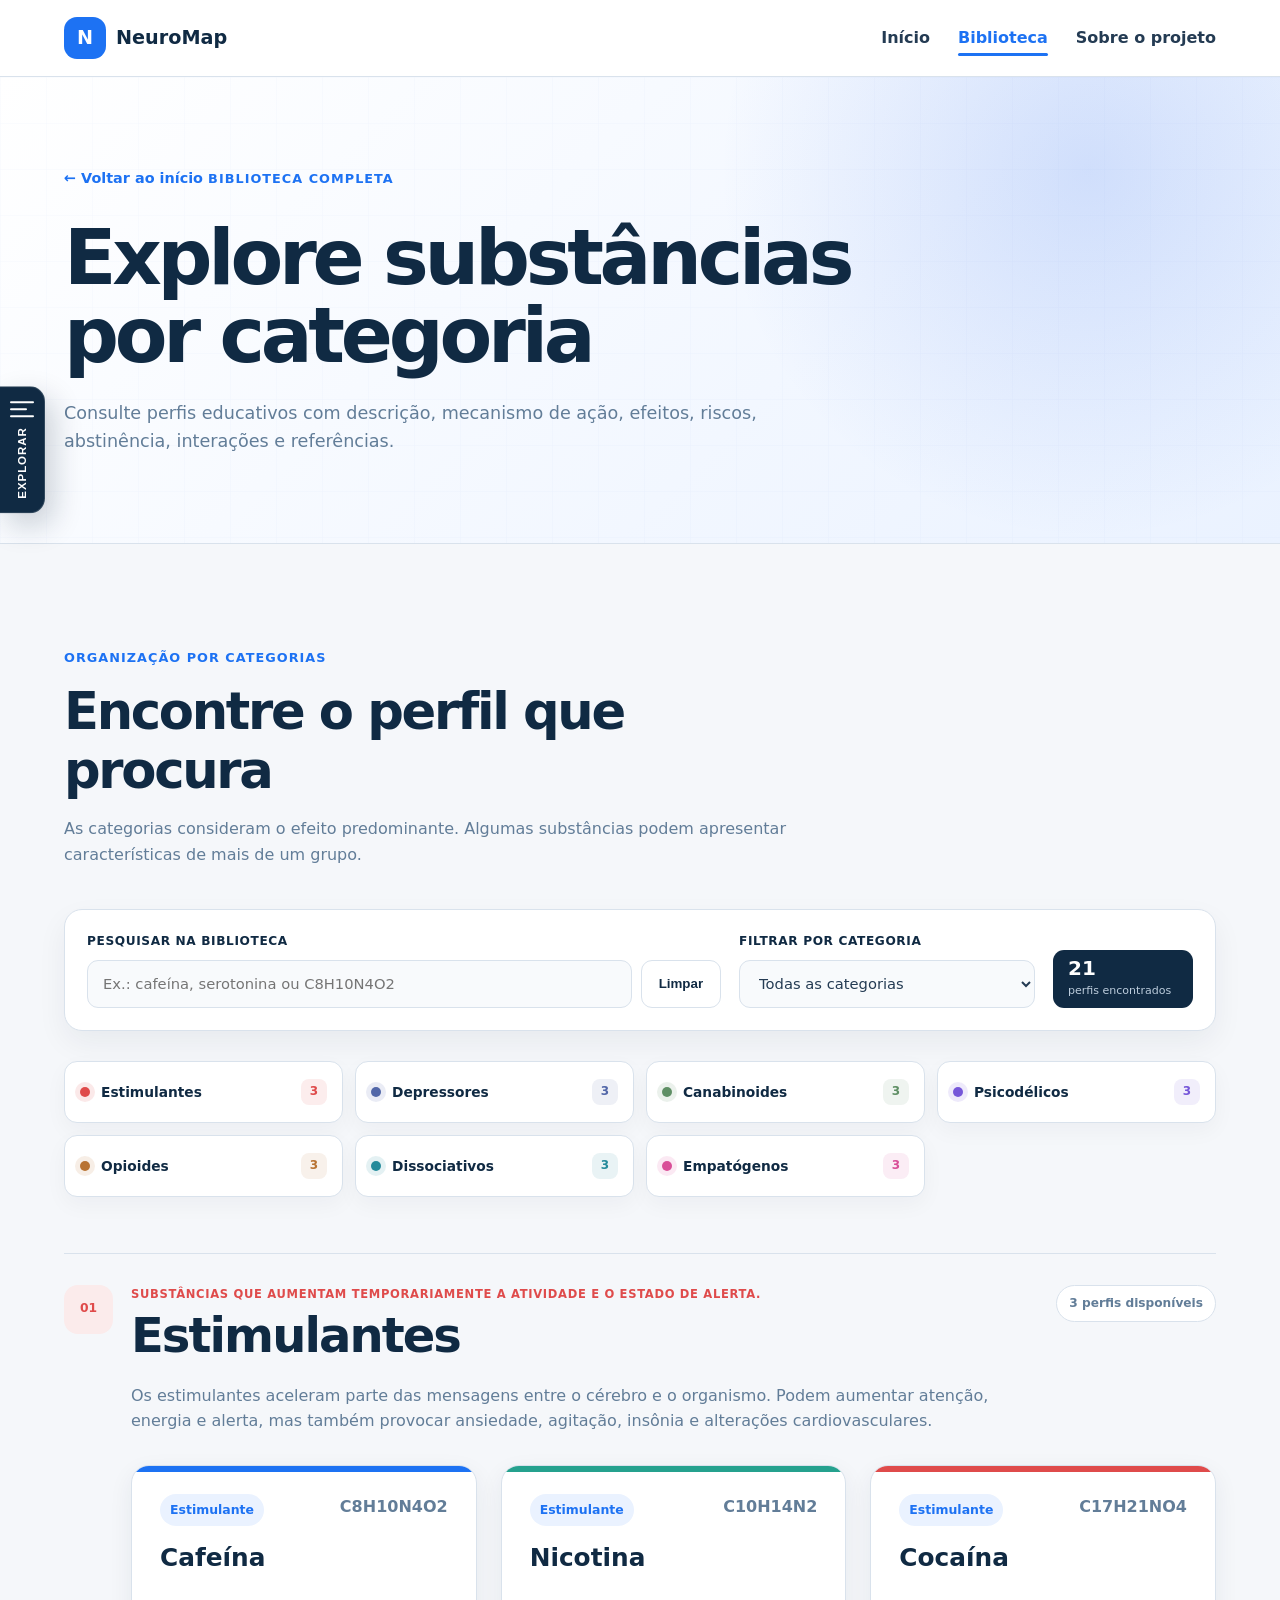
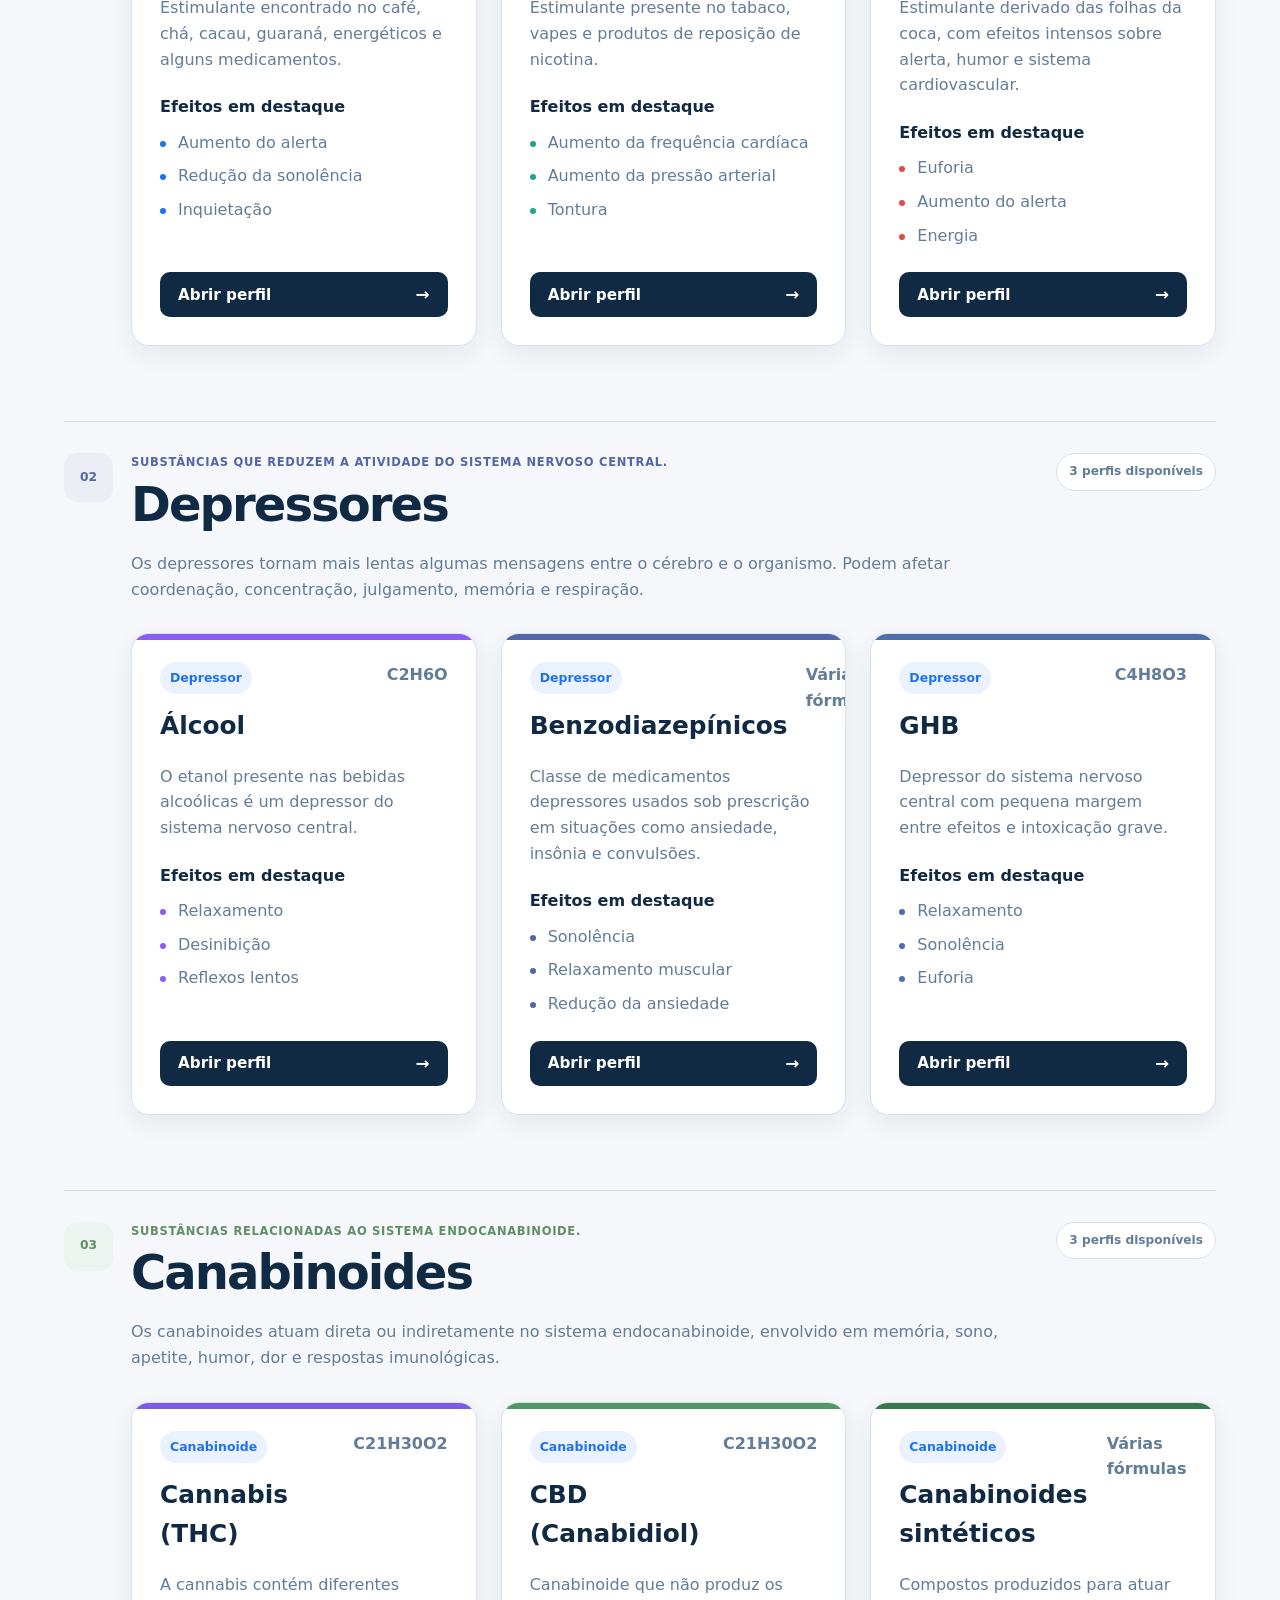
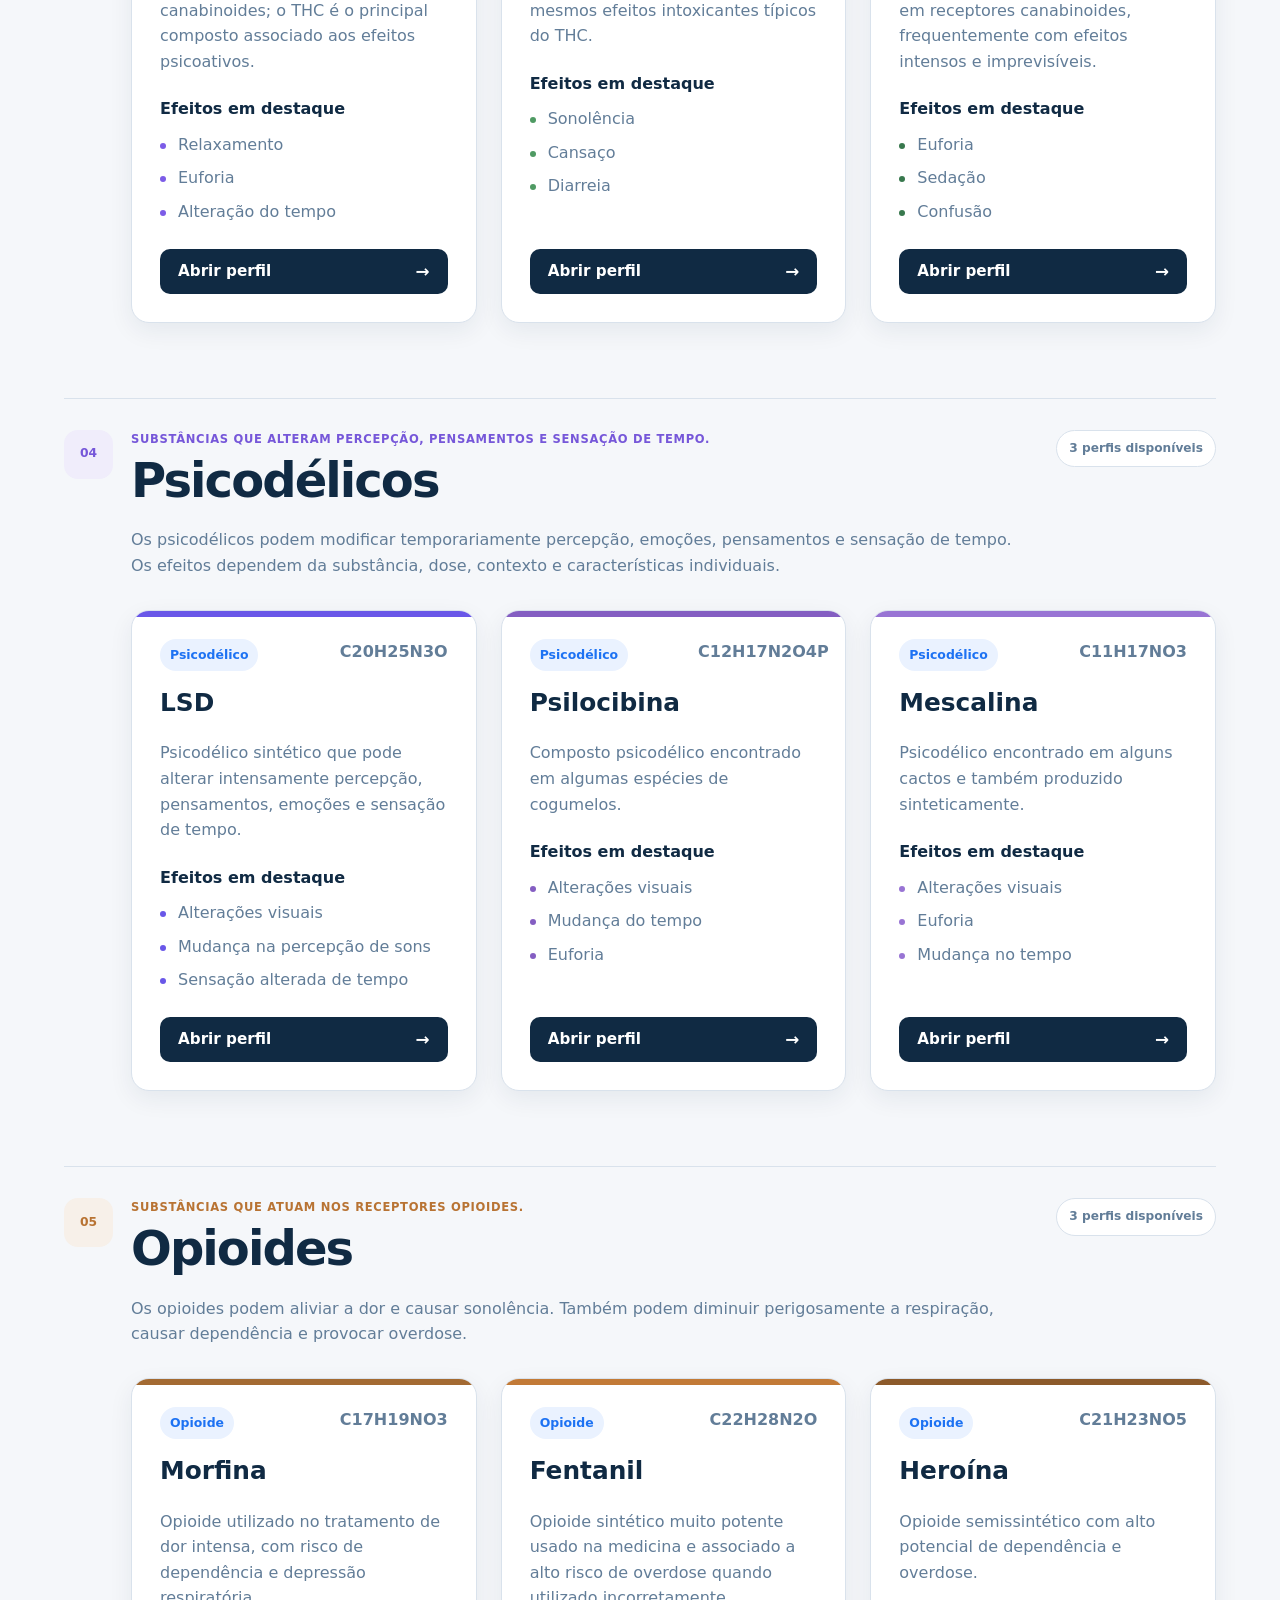
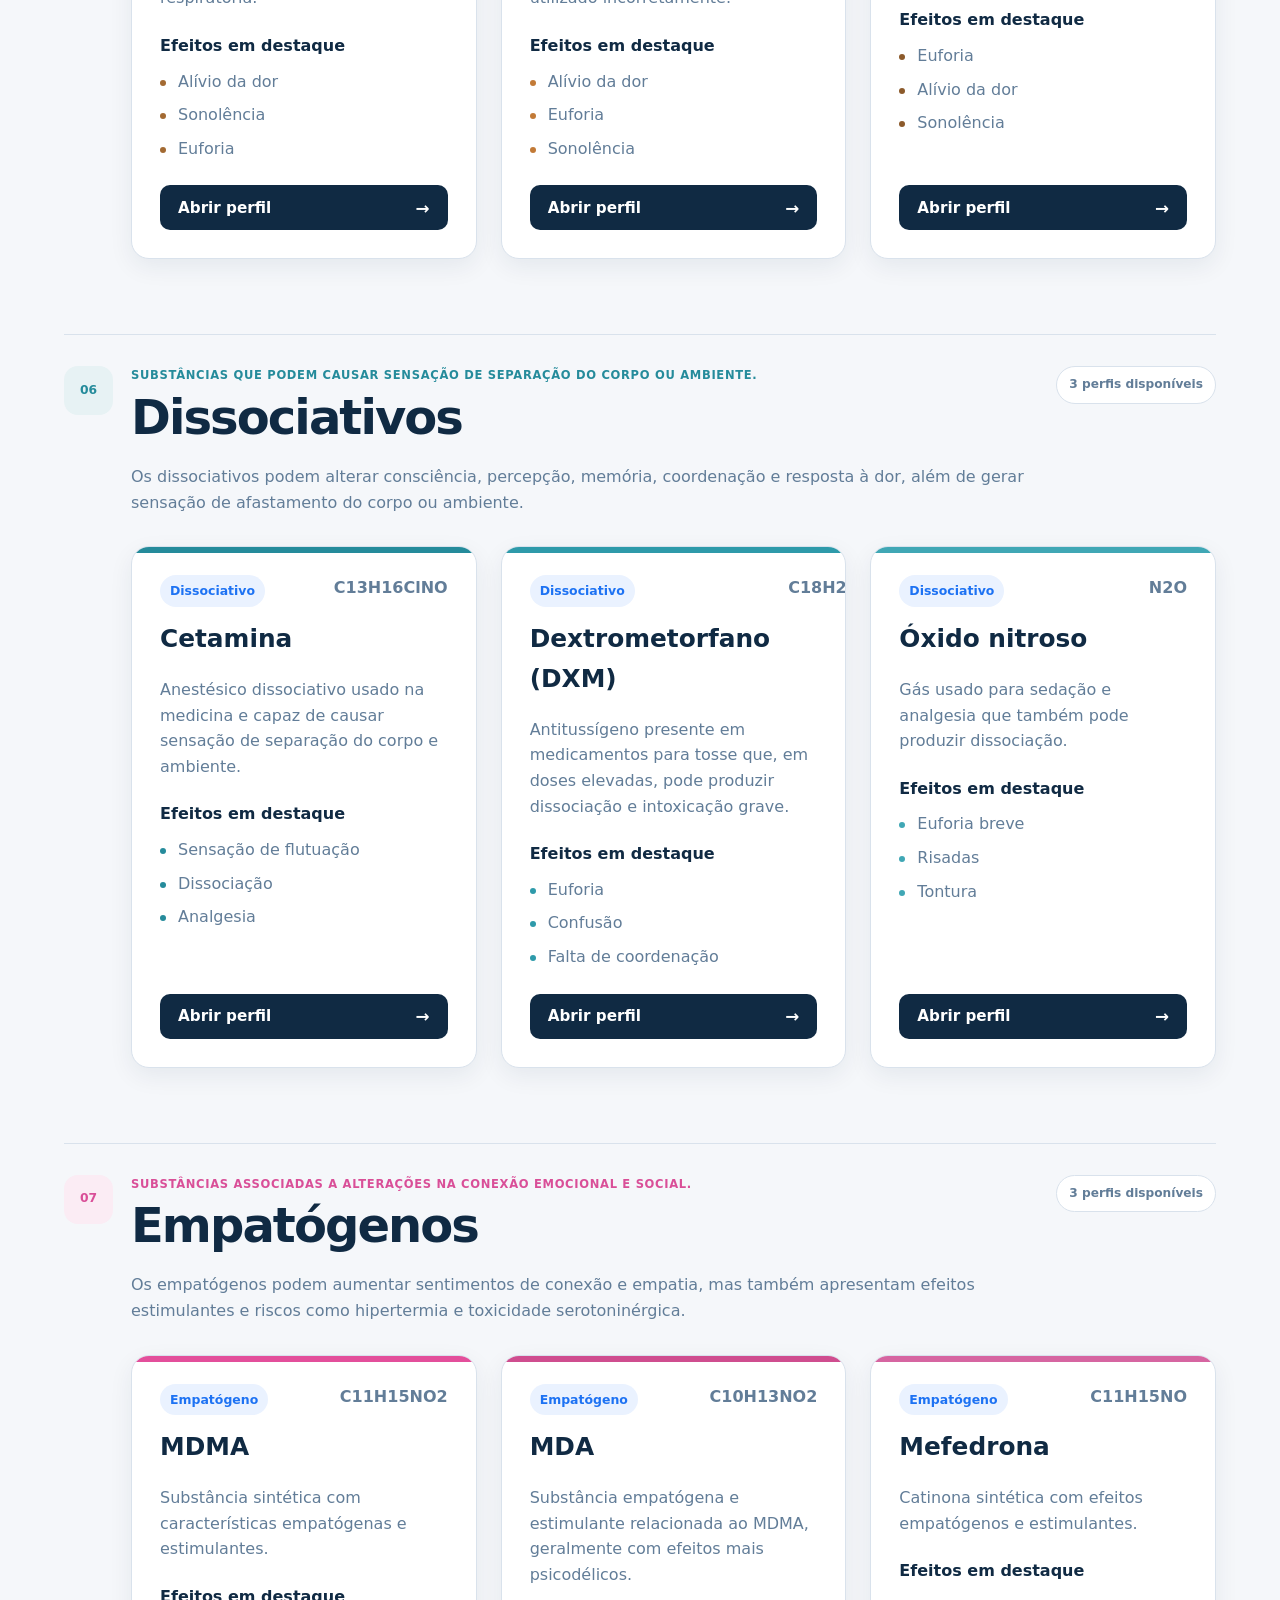
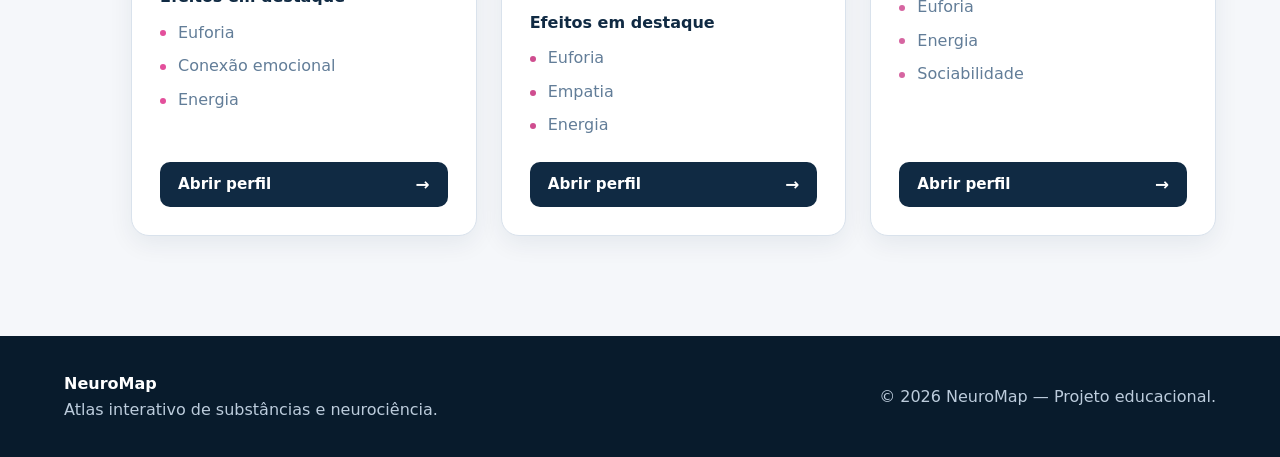
==== commit 1e6277fe: "Add files via upload" ====
--- a/biblioteca.html
+++ b/biblioteca.html
@@ -25,13 +25,29 @@
             </a>
 
             <nav aria-label="Navegação principal">
-                <ul class="menu">
-                    <li><a href="index.html">Início</a></li>
-                    <li><a href="biblioteca.html" aria-current="page">Substâncias</a></li>
-                    <li><a href="index.html#recursos">Recursos</a></li>
-                    <li><a href="index.html#sobre">Sobre</a></li>
-                </ul>
-            </nav>
+    <ul class="menu">
+        <li>
+            <a href="index.html">
+                Início
+            </a>
+        </li>
+
+        <li>
+            <a
+                href="biblioteca.html"
+                aria-current="page"
+            >
+                Biblioteca
+            </a>
+        </li>
+
+        <li>
+            <a href="sobre.html">
+                Sobre o projeto
+            </a>
+        </li>
+    </ul>
+</nav>
         </div>
     </header>
 
--- a/css/style.css
+++ b/css/style.css
@@ -100,6 +100,25 @@
 .menu a:focus {
     color: var(--azul);
 }
+.menu a[aria-current="page"] {
+    position: relative;
+    color: var(--azul);
+}
+
+.menu a[aria-current="page"]::after {
+    content: "";
+
+    position: absolute;
+    right: 0;
+    bottom: -9px;
+    left: 0;
+
+    height: 3px;
+
+    border-radius: 999px;
+
+    background: var(--azul);
+}
 
 /* Hero */
 
@@ -567,6 +586,9 @@
 }
 
 @media (max-width: 650px) {
+    .menu a[aria-current="page"]::after {
+    bottom: -4px;
+}
     .navegacao {
         padding: 15px 0;
         flex-direction: column;
@@ -1524,3 +1546,1553 @@
         margin-left: 0;
     }
 }
+
+/* ==================================================
+   CATEGORIAS DA PÁGINA INICIAL
+================================================== */
+
+.secao-categorias-home {
+    position: relative;
+    overflow: hidden;
+
+    background:
+        linear-gradient(
+            180deg,
+            #f8fafc 0%,
+            #ffffff 100%
+        );
+}
+
+.secao-categorias-home::before {
+    content: "";
+
+    position: absolute;
+    top: -180px;
+    right: -180px;
+
+    width: 420px;
+    height: 420px;
+
+    border-radius: 50%;
+
+    background:
+        radial-gradient(
+            circle,
+            rgba(37, 99, 235, 0.08) 0%,
+            rgba(37, 99, 235, 0) 70%
+        );
+
+    pointer-events: none;
+}
+
+.grade-categorias-home {
+    position: relative;
+
+    display: grid;
+    grid-template-columns:
+        repeat(
+            auto-fit,
+            minmax(270px, 1fr)
+        );
+
+    gap: 22px;
+
+    margin-top: 38px;
+}
+
+.card-categoria-home {
+    --cor-categoria: #2563eb;
+
+    position: relative;
+    overflow: hidden;
+
+    min-height: 350px;
+
+    display: flex;
+    flex-direction: column;
+
+    padding: 25px;
+
+    border: 1px solid var(--borda);
+    border-radius: 20px;
+
+    background: var(--branco);
+
+    box-shadow:
+        0 16px 38px
+        rgba(11, 31, 51, 0.07);
+
+    transition:
+        transform 0.25s ease,
+        box-shadow 0.25s ease,
+        border-color 0.25s ease;
+}
+
+.card-categoria-home::before {
+    content: "";
+
+    position: absolute;
+    top: 0;
+    left: 0;
+
+    width: 100%;
+    height: 4px;
+
+    background: var(--cor-categoria);
+}
+
+.card-categoria-home::after {
+    content: "";
+
+    position: absolute;
+    top: -70px;
+    right: -70px;
+
+    width: 160px;
+    height: 160px;
+
+    border-radius: 50%;
+
+    background:
+        color-mix(
+            in srgb,
+            var(--cor-categoria) 9%,
+            transparent
+        );
+
+    pointer-events: none;
+}
+
+.card-categoria-home:hover {
+    transform: translateY(-7px);
+
+    border-color:
+        color-mix(
+            in srgb,
+            var(--cor-categoria) 55%,
+            var(--borda)
+        );
+
+    box-shadow:
+        0 24px 50px
+        rgba(11, 31, 51, 0.12);
+}
+
+.card-categoria-home-topo {
+    position: relative;
+    z-index: 1;
+
+    display: flex;
+    align-items: center;
+    justify-content: space-between;
+    gap: 15px;
+
+    margin-bottom: 23px;
+}
+
+.numero-categoria-home {
+    width: 45px;
+    height: 45px;
+
+    display: grid;
+    place-items: center;
+
+    flex: 0 0 auto;
+
+    border-radius: 13px;
+
+    background:
+        color-mix(
+            in srgb,
+            var(--cor-categoria) 11%,
+            #ffffff
+        );
+
+    color: var(--cor-categoria);
+
+    font-size: 0.78rem;
+    font-weight: 900;
+    letter-spacing: 0.05em;
+}
+
+.quantidade-categoria-home {
+    padding: 7px 10px;
+
+    border: 1px solid
+        color-mix(
+            in srgb,
+            var(--cor-categoria) 25%,
+            var(--borda)
+        );
+
+    border-radius: 999px;
+
+    background:
+        color-mix(
+            in srgb,
+            var(--cor-categoria) 5%,
+            #ffffff
+        );
+
+    color: var(--cor-categoria);
+
+    font-size: 0.68rem;
+    font-weight: 850;
+    white-space: nowrap;
+}
+
+.marcador-categoria-home {
+    width: 36px;
+    height: 5px;
+
+    margin-bottom: 16px;
+
+    border-radius: 999px;
+
+    background: var(--cor-categoria);
+}
+
+.card-categoria-home h3 {
+    position: relative;
+    z-index: 1;
+
+    margin: 0 0 12px;
+
+    color: var(--azul-escuro);
+
+    font-size: 1.45rem;
+    font-weight: 850;
+    letter-spacing: -0.03em;
+    line-height: 1.1;
+}
+
+.resumo-categoria-home {
+    position: relative;
+    z-index: 1;
+
+    margin: 0 0 13px;
+
+    color: var(--texto);
+
+    font-size: 0.96rem;
+    font-weight: 700;
+    line-height: 1.55;
+}
+
+.explicacao-categoria-home {
+    position: relative;
+    z-index: 1;
+
+    display: block;
+    overflow: hidden;
+
+    max-height: 6.6em;
+    margin: 0 0 24px;
+
+    color: var(--texto-claro);
+
+    font-size: 0.88rem;
+    line-height: 1.65;
+}
+
+.link-categoria-home {
+    position: relative;
+    z-index: 1;
+
+    display: inline-flex;
+    align-items: center;
+    justify-content: space-between;
+    gap: 13px;
+
+    width: 100%;
+
+    margin-top: auto;
+    padding: 13px 15px;
+
+    border: 1px solid
+        color-mix(
+            in srgb,
+            var(--cor-categoria) 28%,
+            var(--borda)
+        );
+
+    border-radius: 12px;
+
+    background:
+        color-mix(
+            in srgb,
+            var(--cor-categoria) 6%,
+            #ffffff
+        );
+
+    color: var(--cor-categoria);
+
+    font-size: 0.82rem;
+    font-weight: 850;
+
+    transition:
+        background 0.2s ease,
+        color 0.2s ease,
+        transform 0.2s ease;
+}
+
+.link-categoria-home::after {
+    content: "→";
+
+    font-size: 1rem;
+
+    transition:
+        transform 0.2s ease;
+}
+
+.link-categoria-home:hover {
+    background: var(--cor-categoria);
+    color: #ffffff;
+
+    transform: translateY(-1px);
+}
+
+.link-categoria-home:hover::after {
+    transform: translateX(4px);
+}
+
+.secao-categorias-home .acao-biblioteca {
+    display: flex;
+    justify-content: center;
+
+    margin-top: 38px;
+}
+
+.secao-categorias-home
+.acao-biblioteca
+.botao-principal {
+    min-width: 270px;
+    justify-content: center;
+}
+
+
+/* ==================================================
+   RESPONSIVIDADE
+================================================== */
+
+@media (max-width: 980px) {
+    .grade-categorias-home {
+        grid-template-columns:
+            repeat(2, minmax(0, 1fr));
+    }
+}
+
+@media (max-width: 680px) {
+    .grade-categorias-home {
+        grid-template-columns: 1fr;
+
+        gap: 17px;
+        margin-top: 28px;
+    }
+
+    .card-categoria-home {
+        min-height: auto;
+
+        padding: 21px;
+        border-radius: 17px;
+    }
+
+    .card-categoria-home:hover {
+        transform: none;
+    }
+
+    .card-categoria-home-topo {
+        align-items: flex-start;
+    }
+
+    .quantidade-categoria-home {
+        font-size: 0.64rem;
+    }
+
+    .explicacao-categoria-home {
+        display: block;
+        overflow: visible;
+    }
+
+    .secao-categorias-home
+    .acao-biblioteca
+    .botao-principal {
+        width: 100%;
+        min-width: 0;
+    }
+}
+/* ==================================================
+   COMO EXPLORAR O NEUROMAP
+================================================== */
+
+.secao-como-explorar {
+    position: relative;
+    overflow: hidden;
+    background: var(--azul-escuro);
+}
+
+.secao-como-explorar::before {
+    content: "";
+
+    position: absolute;
+    top: -170px;
+    left: -170px;
+
+    width: 390px;
+    height: 390px;
+
+    border-radius: 50%;
+
+    background:
+        radial-gradient(
+            circle,
+            rgba(29, 114, 243, 0.28) 0%,
+            rgba(29, 114, 243, 0) 70%
+        );
+
+    pointer-events: none;
+}
+
+.secao-como-explorar::after {
+    content: "";
+
+    position: absolute;
+    right: -120px;
+    bottom: -170px;
+
+    width: 360px;
+    height: 360px;
+
+    border-radius: 50%;
+
+    background:
+        radial-gradient(
+            circle,
+            rgba(37, 161, 142, 0.18) 0%,
+            rgba(37, 161, 142, 0) 70%
+        );
+
+    pointer-events: none;
+}
+
+.secao-como-explorar .container {
+    position: relative;
+    z-index: 1;
+}
+
+.secao-como-explorar .etiqueta {
+    color: var(--amarelo);
+}
+
+.secao-como-explorar .titulo-secao h2 {
+    color: var(--branco);
+}
+
+.secao-como-explorar .titulo-secao p {
+    color: #bcccdc;
+}
+
+.grade-como-explorar {
+    display: grid;
+    grid-template-columns:
+        repeat(3, minmax(0, 1fr));
+
+    gap: 24px;
+}
+
+.passo-explorar {
+    position: relative;
+    overflow: hidden;
+
+    min-height: 350px;
+
+    display: flex;
+    flex-direction: column;
+
+    padding: 28px;
+
+    border: 1px solid rgba(255, 255, 255, 0.12);
+    border-radius: 20px;
+
+    background: rgba(255, 255, 255, 0.065);
+
+    box-shadow:
+        0 18px 42px
+        rgba(3, 13, 23, 0.2);
+
+    transition:
+        transform 0.25s ease,
+        border-color 0.25s ease,
+        background 0.25s ease;
+}
+
+.passo-explorar::before {
+    content: "";
+
+    position: absolute;
+    top: 0;
+    left: 0;
+
+    width: 100%;
+    height: 4px;
+
+    background:
+        linear-gradient(
+            90deg,
+            var(--azul),
+            var(--verde)
+        );
+}
+
+.passo-explorar:hover {
+    transform: translateY(-7px);
+
+    border-color: rgba(117, 169, 255, 0.42);
+
+    background: rgba(255, 255, 255, 0.09);
+}
+
+.passo-numero {
+    position: absolute;
+    top: 25px;
+    right: 25px;
+
+    color: rgba(255, 255, 255, 0.17);
+
+    font-size: 2.3rem;
+    font-weight: 900;
+    line-height: 1;
+}
+
+.passo-icone {
+    width: 54px;
+    height: 54px;
+
+    display: grid;
+    place-items: center;
+
+    margin-bottom: 25px;
+
+    border: 1px solid rgba(117, 169, 255, 0.3);
+    border-radius: 16px;
+
+    background: rgba(29, 114, 243, 0.15);
+    color: #9fc1ff;
+
+    font-size: 1.75rem;
+    font-weight: 800;
+}
+
+.passo-explorar h3 {
+    max-width: 230px;
+
+    margin-bottom: 13px;
+
+    color: var(--branco);
+
+    font-size: 1.35rem;
+    font-weight: 850;
+    letter-spacing: -0.025em;
+    line-height: 1.2;
+}
+
+.passo-explorar p {
+    margin-bottom: 25px;
+
+    color: #aebfd0;
+
+    font-size: 0.92rem;
+    line-height: 1.7;
+}
+
+.passo-explorar a {
+    display: inline-flex;
+    align-items: center;
+    justify-content: space-between;
+    gap: 14px;
+
+    width: 100%;
+
+    margin-top: auto;
+    padding: 13px 15px;
+
+    border: 1px solid rgba(255, 255, 255, 0.13);
+    border-radius: 12px;
+
+    background: rgba(255, 255, 255, 0.06);
+    color: var(--branco);
+
+    font-size: 0.82rem;
+    font-weight: 850;
+
+    transition:
+        background 0.2s ease,
+        border-color 0.2s ease;
+}
+
+.passo-explorar a::after {
+    content: "→";
+
+    color: var(--amarelo);
+    font-size: 1rem;
+
+    transition: transform 0.2s ease;
+}
+
+.passo-explorar a:hover {
+    border-color: rgba(117, 169, 255, 0.45);
+    background: rgba(29, 114, 243, 0.2);
+}
+
+.passo-explorar a:hover::after {
+    transform: translateX(4px);
+}
+
+.aviso-exploracao {
+    display: grid;
+    grid-template-columns: auto minmax(0, 1fr);
+    align-items: center;
+    gap: 20px;
+
+    margin-top: 32px;
+    padding: 22px 25px;
+
+    border: 1px solid rgba(244, 201, 93, 0.24);
+    border-radius: 16px;
+
+    background: rgba(244, 201, 93, 0.08);
+}
+
+.aviso-exploracao strong {
+    padding: 8px 11px;
+
+    border-radius: 9px;
+
+    background: rgba(244, 201, 93, 0.14);
+    color: var(--amarelo);
+
+    font-size: 0.74rem;
+    font-weight: 900;
+    letter-spacing: 0.05em;
+    text-transform: uppercase;
+    white-space: nowrap;
+}
+
+.aviso-exploracao p {
+    color: #c5d2df;
+
+    font-size: 0.86rem;
+    line-height: 1.6;
+}
+
+
+/* ==================================================
+   RESPONSIVIDADE — COMO EXPLORAR
+================================================== */
+
+@media (max-width: 900px) {
+    .grade-como-explorar {
+        grid-template-columns: 1fr;
+    }
+
+    .passo-explorar {
+        min-height: auto;
+    }
+}
+
+@media (max-width: 650px) {
+    .passo-explorar {
+        padding: 23px;
+        border-radius: 17px;
+    }
+
+    .passo-explorar:hover {
+        transform: none;
+    }
+
+    .passo-numero {
+        top: 22px;
+        right: 22px;
+
+        font-size: 2rem;
+    }
+
+    .aviso-exploracao {
+        grid-template-columns: 1fr;
+        gap: 12px;
+
+        padding: 20px;
+    }
+
+    .aviso-exploracao strong {
+        width: fit-content;
+        white-space: normal;
+    }
+}
+/* ==================================================
+   PÁGINA SOBRE O PROJETO
+================================================== */
+
+.sobre-projeto-hero {
+    min-height: 560px;
+    display: flex;
+    align-items: center;
+
+    background:
+        radial-gradient(
+            circle at 82% 18%,
+            rgba(37, 161, 142, 0.18),
+            transparent 32%
+        ),
+        radial-gradient(
+            circle at 10% 90%,
+            rgba(29, 114, 243, 0.14),
+            transparent 32%
+        ),
+        linear-gradient(
+            135deg,
+            #ffffff 0%,
+            #eaf2ff 100%
+        );
+}
+
+.sobre-projeto-hero h1 {
+    max-width: 850px;
+}
+
+.sobre-projeto-hero p {
+    max-width: 790px;
+}
+
+.hero-sobre-acoes {
+    display: flex;
+    flex-wrap: wrap;
+    gap: 14px;
+
+    margin-top: 31px;
+}
+
+
+/* Texto principal */
+
+.texto-sobre-projeto {
+    display: grid;
+    gap: 20px;
+}
+
+.texto-sobre-projeto > p {
+    color: var(--texto-claro);
+    font-size: 1rem;
+    line-height: 1.8;
+}
+
+.texto-sobre-projeto .aviso {
+    margin-top: 5px;
+}
+
+.texto-sobre-projeto .aviso strong {
+    display: block;
+    margin-bottom: 6px;
+
+    color: var(--azul-escuro);
+}
+
+
+/* ==================================================
+   PROPOSTA DO PROJETO
+================================================== */
+
+.secao-proposta-neuromap {
+    position: relative;
+    overflow: hidden;
+
+    background:
+        linear-gradient(
+            180deg,
+            #f5f7fa 0%,
+            #ffffff 100%
+        );
+}
+
+.secao-proposta-neuromap::before {
+    content: "";
+
+    position: absolute;
+    top: -190px;
+    right: -190px;
+
+    width: 430px;
+    height: 430px;
+
+    border-radius: 50%;
+
+    background:
+        radial-gradient(
+            circle,
+            rgba(29, 114, 243, 0.09),
+            transparent 70%
+        );
+
+    pointer-events: none;
+}
+
+.secao-proposta-neuromap .container {
+    position: relative;
+    z-index: 1;
+}
+
+.grade-proposta-neuromap {
+    display: grid;
+    grid-template-columns:
+        repeat(3, minmax(0, 1fr));
+
+    gap: 24px;
+}
+
+.bloco-proposta {
+    position: relative;
+    overflow: hidden;
+
+    min-height: 285px;
+
+    padding: 29px;
+
+    border: 1px solid var(--borda);
+    border-radius: 20px;
+
+    background: var(--branco);
+
+    box-shadow:
+        0 14px 36px
+        rgba(16, 42, 67, 0.07);
+
+    transition:
+        transform 0.25s ease,
+        box-shadow 0.25s ease,
+        border-color 0.25s ease;
+}
+
+.bloco-proposta::before {
+    content: "";
+
+    position: absolute;
+    top: 0;
+    left: 0;
+
+    width: 100%;
+    height: 5px;
+
+    background:
+        linear-gradient(
+            90deg,
+            var(--azul),
+            var(--verde)
+        );
+}
+
+.bloco-proposta:hover {
+    transform: translateY(-6px);
+
+    border-color: rgba(29, 114, 243, 0.35);
+
+    box-shadow:
+        0 22px 45px
+        rgba(16, 42, 67, 0.11);
+}
+
+.bloco-proposta-numero {
+    width: 47px;
+    height: 47px;
+
+    display: grid;
+    place-items: center;
+
+    margin-bottom: 26px;
+
+    border-radius: 14px;
+
+    background: var(--azul-claro);
+    color: var(--azul);
+
+    font-size: 0.78rem;
+    font-weight: 900;
+    letter-spacing: 0.05em;
+}
+
+.bloco-proposta h3 {
+    margin-bottom: 13px;
+
+    color: var(--azul-escuro);
+
+    font-size: 1.35rem;
+    font-weight: 850;
+    line-height: 1.2;
+}
+
+.bloco-proposta p {
+    color: var(--texto-claro);
+
+    font-size: 0.92rem;
+    line-height: 1.7;
+}
+
+
+/* ==================================================
+   RECURSOS DA PÁGINA SOBRE
+================================================== */
+
+.grade-recursos-sobre {
+    grid-template-columns:
+        repeat(3, minmax(0, 1fr));
+}
+
+.grade-recursos-sobre .recurso {
+    min-height: 245px;
+}
+
+.grade-recursos-sobre .recurso-icone {
+    width: 48px;
+    height: 48px;
+
+    display: grid;
+    place-items: center;
+
+    flex: 0 0 auto;
+
+    border: 1px solid rgba(255, 255, 255, 0.13);
+    border-radius: 14px;
+
+    background: rgba(255, 255, 255, 0.08);
+
+    font-size: 1.45rem;
+}
+
+.grade-recursos-sobre .recurso {
+    transition:
+        transform 0.23s ease,
+        background 0.23s ease,
+        border-color 0.23s ease;
+}
+
+.grade-recursos-sobre .recurso:hover {
+    transform: translateY(-5px);
+
+    border-color: rgba(117, 169, 255, 0.38);
+
+    background: rgba(255, 255, 255, 0.095);
+}
+
+
+/* ==================================================
+   ÁREAS DO CONHECIMENTO
+================================================== */
+
+.areas-conhecimento {
+    display: flex;
+    flex-wrap: wrap;
+    gap: 10px;
+
+    margin: 6px 0;
+}
+
+.areas-conhecimento span {
+    display: inline-flex;
+    align-items: center;
+
+    min-height: 39px;
+
+    padding: 0 14px;
+
+    border: 1px solid var(--borda);
+    border-radius: 999px;
+
+    background: var(--branco);
+    color: var(--azul-escuro);
+
+    box-shadow:
+        0 7px 18px
+        rgba(16, 42, 67, 0.05);
+
+    font-size: 0.78rem;
+    font-weight: 800;
+}
+
+.areas-conhecimento span::before {
+    content: "";
+
+    width: 7px;
+    height: 7px;
+
+    margin-right: 8px;
+
+    border-radius: 50%;
+
+    background: var(--verde);
+}
+
+
+/* ==================================================
+   PÚBLICO DO PROJETO
+================================================== */
+
+.secao-publico-projeto {
+    background:
+        linear-gradient(
+            180deg,
+            #ffffff,
+            #f5f7fa
+        );
+}
+
+.grade-publico-projeto {
+    display: grid;
+    grid-template-columns:
+        repeat(4, minmax(0, 1fr));
+
+    gap: 18px;
+}
+
+.grade-publico-projeto article {
+    position: relative;
+    overflow: hidden;
+
+    min-height: 205px;
+
+    padding: 25px;
+
+    border: 1px solid var(--borda);
+    border-radius: 18px;
+
+    background: var(--branco);
+
+    box-shadow:
+        0 12px 30px
+        rgba(16, 42, 67, 0.06);
+
+    transition:
+        transform 0.23s ease,
+        border-color 0.23s ease;
+}
+
+.grade-publico-projeto article::before {
+    content: "";
+
+    position: absolute;
+    top: 0;
+    left: 0;
+
+    width: 5px;
+    height: 100%;
+
+    background: var(--azul);
+}
+
+.grade-publico-projeto article:nth-child(2)::before {
+    background: var(--verde);
+}
+
+.grade-publico-projeto article:nth-child(3)::before {
+    background: #7657d9;
+}
+
+.grade-publico-projeto article:nth-child(4)::before {
+    background: var(--amarelo);
+}
+
+.grade-publico-projeto article:hover {
+    transform: translateY(-5px);
+    border-color: rgba(29, 114, 243, 0.3);
+}
+
+.grade-publico-projeto strong {
+    display: block;
+
+    margin-bottom: 12px;
+
+    color: var(--azul-escuro);
+
+    font-size: 1.14rem;
+    font-weight: 850;
+}
+
+.grade-publico-projeto p {
+    color: var(--texto-claro);
+
+    font-size: 0.88rem;
+    line-height: 1.7;
+}
+
+
+/* ==================================================
+   IMPACTO ESPERADO
+================================================== */
+
+.secao-impacto-projeto {
+    position: relative;
+    overflow: hidden;
+
+    background:
+        radial-gradient(
+            circle at 90% 20%,
+            rgba(37, 161, 142, 0.16),
+            transparent 30%
+        ),
+        linear-gradient(
+            145deg,
+            #0b2137,
+            var(--azul-escuro)
+        );
+}
+
+.secao-impacto-projeto::before {
+    content: "";
+
+    position: absolute;
+    inset: 0;
+
+    opacity: 0.13;
+
+    background-image:
+        linear-gradient(
+            rgba(255, 255, 255, 0.09) 1px,
+            transparent 1px
+        ),
+        linear-gradient(
+            90deg,
+            rgba(255, 255, 255, 0.09) 1px,
+            transparent 1px
+        );
+
+    background-size: 48px 48px;
+
+    pointer-events: none;
+}
+
+.secao-impacto-projeto .container {
+    position: relative;
+    z-index: 1;
+}
+
+.impacto-projeto-conteudo {
+    display: grid;
+    grid-template-columns:
+        0.9fr 1.1fr;
+
+    align-items: start;
+    gap: 75px;
+}
+
+.impacto-projeto-conteudo .etiqueta {
+    color: var(--amarelo);
+}
+
+.impacto-projeto-conteudo h2 {
+    color: var(--branco);
+
+    font-size:
+        clamp(2.2rem, 4vw, 3.6rem);
+
+    letter-spacing: -0.045em;
+    line-height: 1.1;
+}
+
+.impacto-projeto-conteudo
+.texto-sobre-projeto > p {
+    color: #bcccdc;
+}
+
+.impacto-projeto-conteudo .botao {
+    width: fit-content;
+    margin-top: 8px;
+}
+
+
+/* ==================================================
+   AVISO FINAL
+================================================== */
+
+.secao-aviso-final {
+    padding-top: 55px;
+    padding-bottom: 55px;
+
+    background: var(--branco);
+}
+
+.aviso-sobre-projeto {
+    max-width: 920px;
+
+    margin: 0 auto;
+    padding: 25px;
+
+    border-left: 5px solid var(--amarelo);
+    border-radius: 0 15px 15px 0;
+
+    background: #fff9e8;
+
+    box-shadow:
+        0 10px 27px
+        rgba(16, 42, 67, 0.06);
+}
+
+.aviso-sobre-projeto strong {
+    display: block;
+
+    margin-bottom: 7px;
+
+    color: var(--azul-escuro);
+    font-size: 0.9rem;
+}
+
+.aviso-sobre-projeto p {
+    color: var(--texto-claro);
+}
+
+
+/* ==================================================
+   RESPONSIVIDADE — PÁGINA SOBRE
+================================================== */
+
+@media (max-width: 980px) {
+    .grade-proposta-neuromap,
+    .grade-recursos-sobre {
+        grid-template-columns:
+            repeat(2, minmax(0, 1fr));
+    }
+
+    .grade-publico-projeto {
+        grid-template-columns:
+            repeat(2, minmax(0, 1fr));
+    }
+
+    .impacto-projeto-conteudo {
+        grid-template-columns: 1fr;
+        gap: 35px;
+    }
+}
+
+@media (max-width: 680px) {
+    .sobre-projeto-hero {
+        min-height: auto;
+    }
+
+    .hero-sobre-acoes {
+        flex-direction: column;
+    }
+
+    .hero-sobre-acoes .botao {
+        width: 100%;
+    }
+
+    .grade-proposta-neuromap,
+    .grade-recursos-sobre,
+    .grade-publico-projeto {
+        grid-template-columns: 1fr;
+    }
+
+    .bloco-proposta,
+    .grade-publico-projeto article {
+        min-height: auto;
+    }
+
+    .bloco-proposta:hover,
+    .grade-publico-projeto article:hover,
+    .grade-recursos-sobre .recurso:hover {
+        transform: none;
+    }
+
+    .impacto-projeto-conteudo .botao {
+        width: 100%;
+    }
+
+    .aviso-sobre-projeto {
+        padding: 21px;
+    }
+}
+/* ==================================================
+   EQUIPE E CRÉDITOS
+================================================== */
+
+.secao-equipe-projeto {
+    position: relative;
+    overflow: hidden;
+
+    background:
+        linear-gradient(
+            180deg,
+            #f5f7fa 0%,
+            #ffffff 100%
+        );
+}
+
+.secao-equipe-projeto::before {
+    content: "";
+
+    position: absolute;
+    top: -180px;
+    right: -170px;
+
+    width: 400px;
+    height: 400px;
+
+    border-radius: 50%;
+
+    background:
+        radial-gradient(
+            circle,
+            rgba(29, 114, 243, 0.09),
+            transparent 70%
+        );
+
+    pointer-events: none;
+}
+
+.secao-equipe-projeto .container {
+    position: relative;
+    z-index: 1;
+}
+
+.grade-equipe-projeto {
+    display: grid;
+    grid-template-columns:
+        repeat(2, minmax(0, 1fr));
+
+    gap: 24px;
+}
+
+.membro-equipe-projeto {
+    position: relative;
+    overflow: hidden;
+
+    min-height: 315px;
+
+    display: grid;
+    grid-template-columns: auto minmax(0, 1fr);
+    align-items: flex-start;
+    gap: 22px;
+
+    padding: 30px;
+
+    border: 1px solid var(--borda);
+    border-radius: 21px;
+
+    background: var(--branco);
+
+    box-shadow:
+        0 15px 38px
+        rgba(16, 42, 67, 0.07);
+
+    transition:
+        transform 0.25s ease,
+        box-shadow 0.25s ease,
+        border-color 0.25s ease;
+}
+
+.membro-equipe-projeto::before {
+    content: "";
+
+    position: absolute;
+    top: 0;
+    left: 0;
+
+    width: 100%;
+    height: 5px;
+
+    background:
+        linear-gradient(
+            90deg,
+            var(--azul),
+            var(--verde)
+        );
+}
+
+.membro-equipe-projeto:nth-child(2)::before {
+    background:
+        linear-gradient(
+            90deg,
+            var(--verde),
+            var(--azul)
+        );
+}
+
+.membro-equipe-projeto:hover {
+    transform: translateY(-6px);
+
+    border-color: rgba(29, 114, 243, 0.3);
+
+    box-shadow:
+        0 23px 48px
+        rgba(16, 42, 67, 0.11);
+}
+
+.membro-inicial {
+    width: 68px;
+    height: 68px;
+
+    display: grid;
+    place-items: center;
+
+    flex: 0 0 auto;
+
+    border: 1px solid
+        rgba(29, 114, 243, 0.2);
+
+    border-radius: 19px;
+
+    background:
+        linear-gradient(
+            145deg,
+            var(--azul-claro),
+            #ffffff
+        );
+
+    color: var(--azul);
+
+    box-shadow:
+        0 10px 25px
+        rgba(29, 114, 243, 0.11);
+
+    font-size: 1rem;
+    font-weight: 900;
+    letter-spacing: 0.05em;
+}
+
+.membro-equipe-projeto:nth-child(2)
+.membro-inicial {
+    border-color:
+        rgba(37, 161, 142, 0.22);
+
+    background:
+        linear-gradient(
+            145deg,
+            rgba(37, 161, 142, 0.12),
+            #ffffff
+        );
+
+    color: var(--verde);
+
+    box-shadow:
+        0 10px 25px
+        rgba(37, 161, 142, 0.1);
+}
+
+.membro-informacoes {
+    min-width: 0;
+}
+
+.membro-funcao {
+    display: inline-block;
+
+    margin-bottom: 12px;
+
+    color: var(--azul);
+
+    font-size: 0.7rem;
+    font-weight: 900;
+    letter-spacing: 0.06em;
+    line-height: 1.45;
+    text-transform: uppercase;
+}
+
+.membro-equipe-projeto:nth-child(2)
+.membro-funcao {
+    color: var(--verde);
+}
+
+.membro-informacoes h3 {
+    margin-bottom: 13px;
+
+    color: var(--azul-escuro);
+
+    font-size: 1.45rem;
+    font-weight: 850;
+    letter-spacing: -0.025em;
+    line-height: 1.2;
+}
+
+.membro-informacoes p {
+    color: var(--texto-claro);
+
+    font-size: 0.91rem;
+    line-height: 1.75;
+}
+
+
+/* ==================================================
+   RESPONSIVIDADE — EQUIPE
+================================================== */
+
+@media (max-width: 900px) {
+    .grade-equipe-projeto {
+        grid-template-columns: 1fr;
+    }
+
+    .membro-equipe-projeto {
+        min-height: auto;
+    }
+}
+
+@media (max-width: 650px) {
+    .membro-equipe-projeto {
+        grid-template-columns: 1fr;
+
+        gap: 17px;
+        padding: 24px;
+
+        border-radius: 18px;
+    }
+
+    .membro-equipe-projeto:hover {
+        transform: none;
+    }
+
+    .membro-inicial {
+        width: 58px;
+        height: 58px;
+
+        border-radius: 16px;
+    }
+
+    .membro-informacoes h3 {
+        font-size: 1.28rem;
+    }
+}
+/* Formação acadêmica da equipe */
+
+.membro-formacao {
+    display: grid;
+    gap: 5px;
+
+    margin: 0 0 17px;
+    padding: 12px 14px;
+
+    border: 1px solid var(--borda);
+    border-radius: 12px;
+
+    background: #f8fafc;
+}
+
+.formacao-curso {
+    color: var(--azul-escuro);
+
+    font-size: 0.84rem;
+    font-weight: 850;
+    line-height: 1.4;
+}
+
+.formacao-instituicao {
+    color: var(--texto-claro);
+
+    font-size: 0.73rem;
+    font-weight: 700;
+    line-height: 1.45;
+}
+
+.membro-equipe-projeto:first-child
+.membro-formacao {
+    border-left: 4px solid var(--azul);
+}
+
+.membro-equipe-projeto:nth-child(2)
+.membro-formacao {
+    border-left: 4px solid var(--verde);
+}
